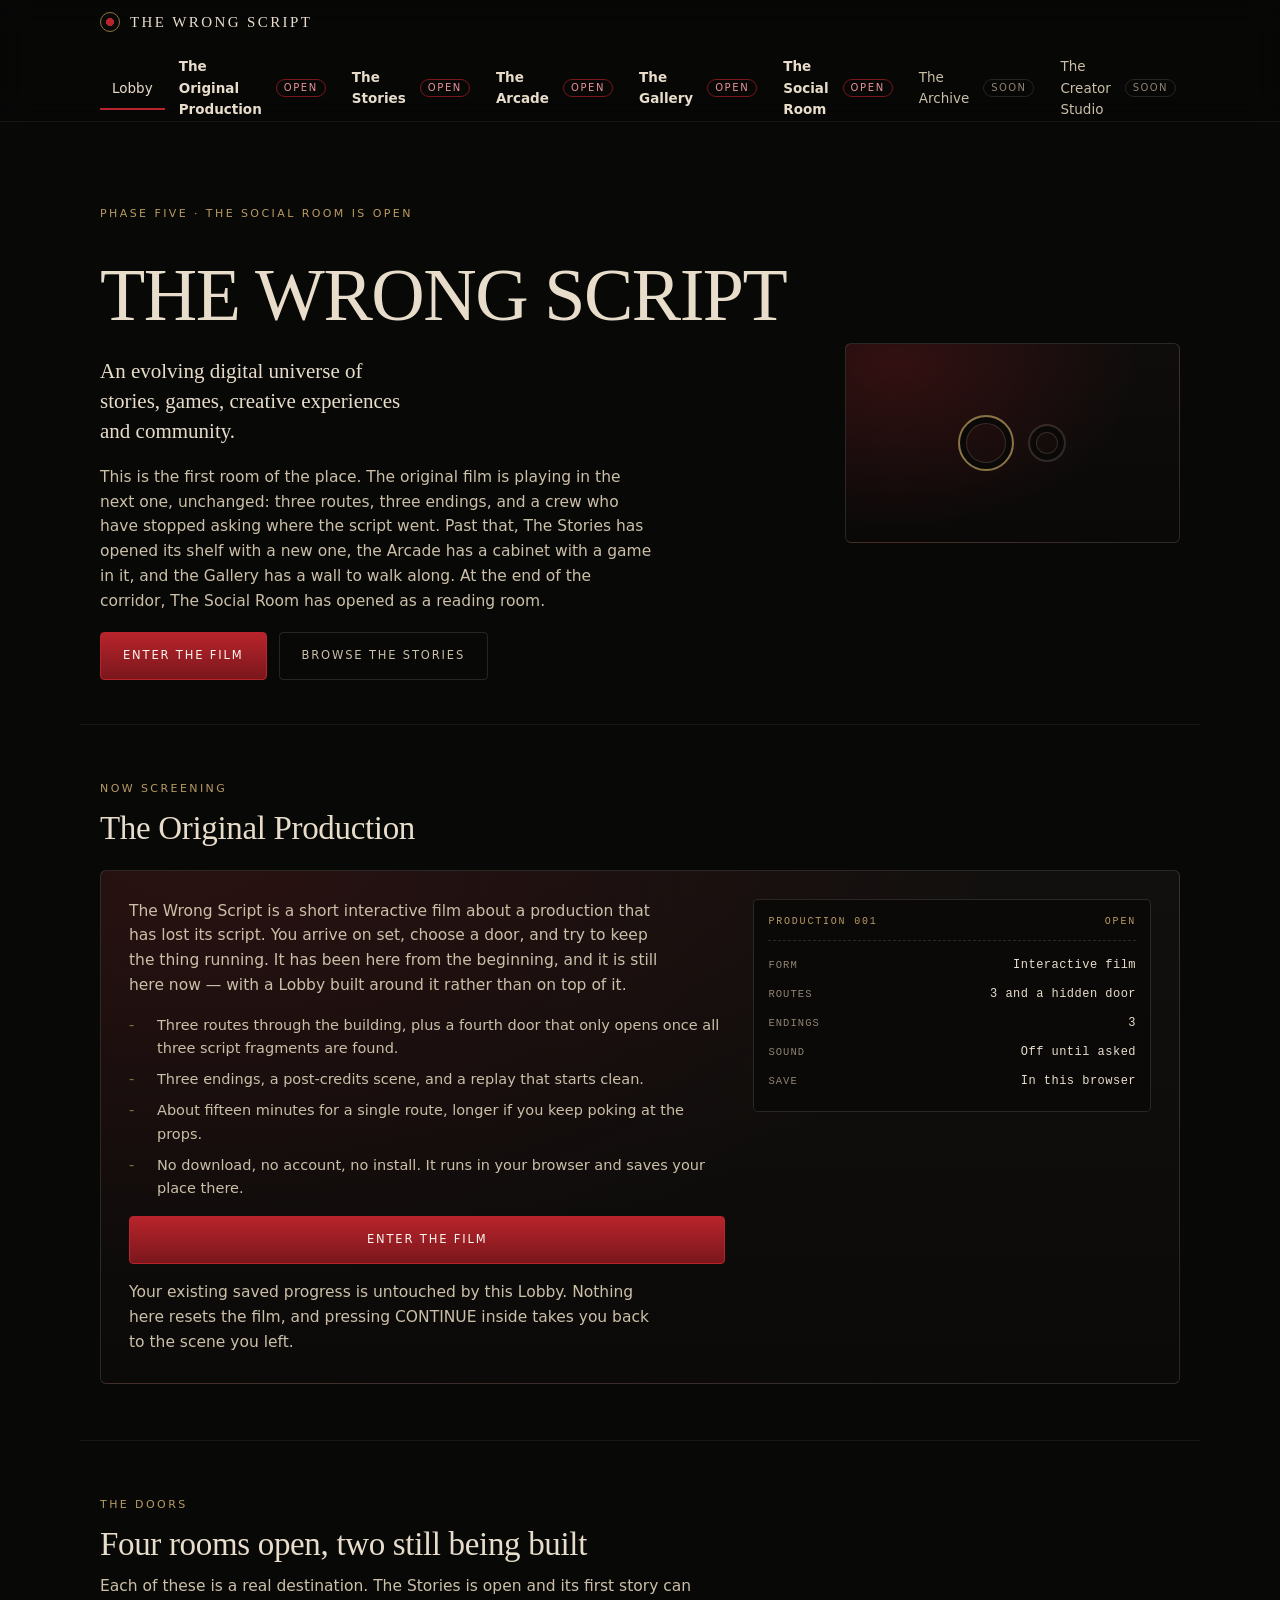
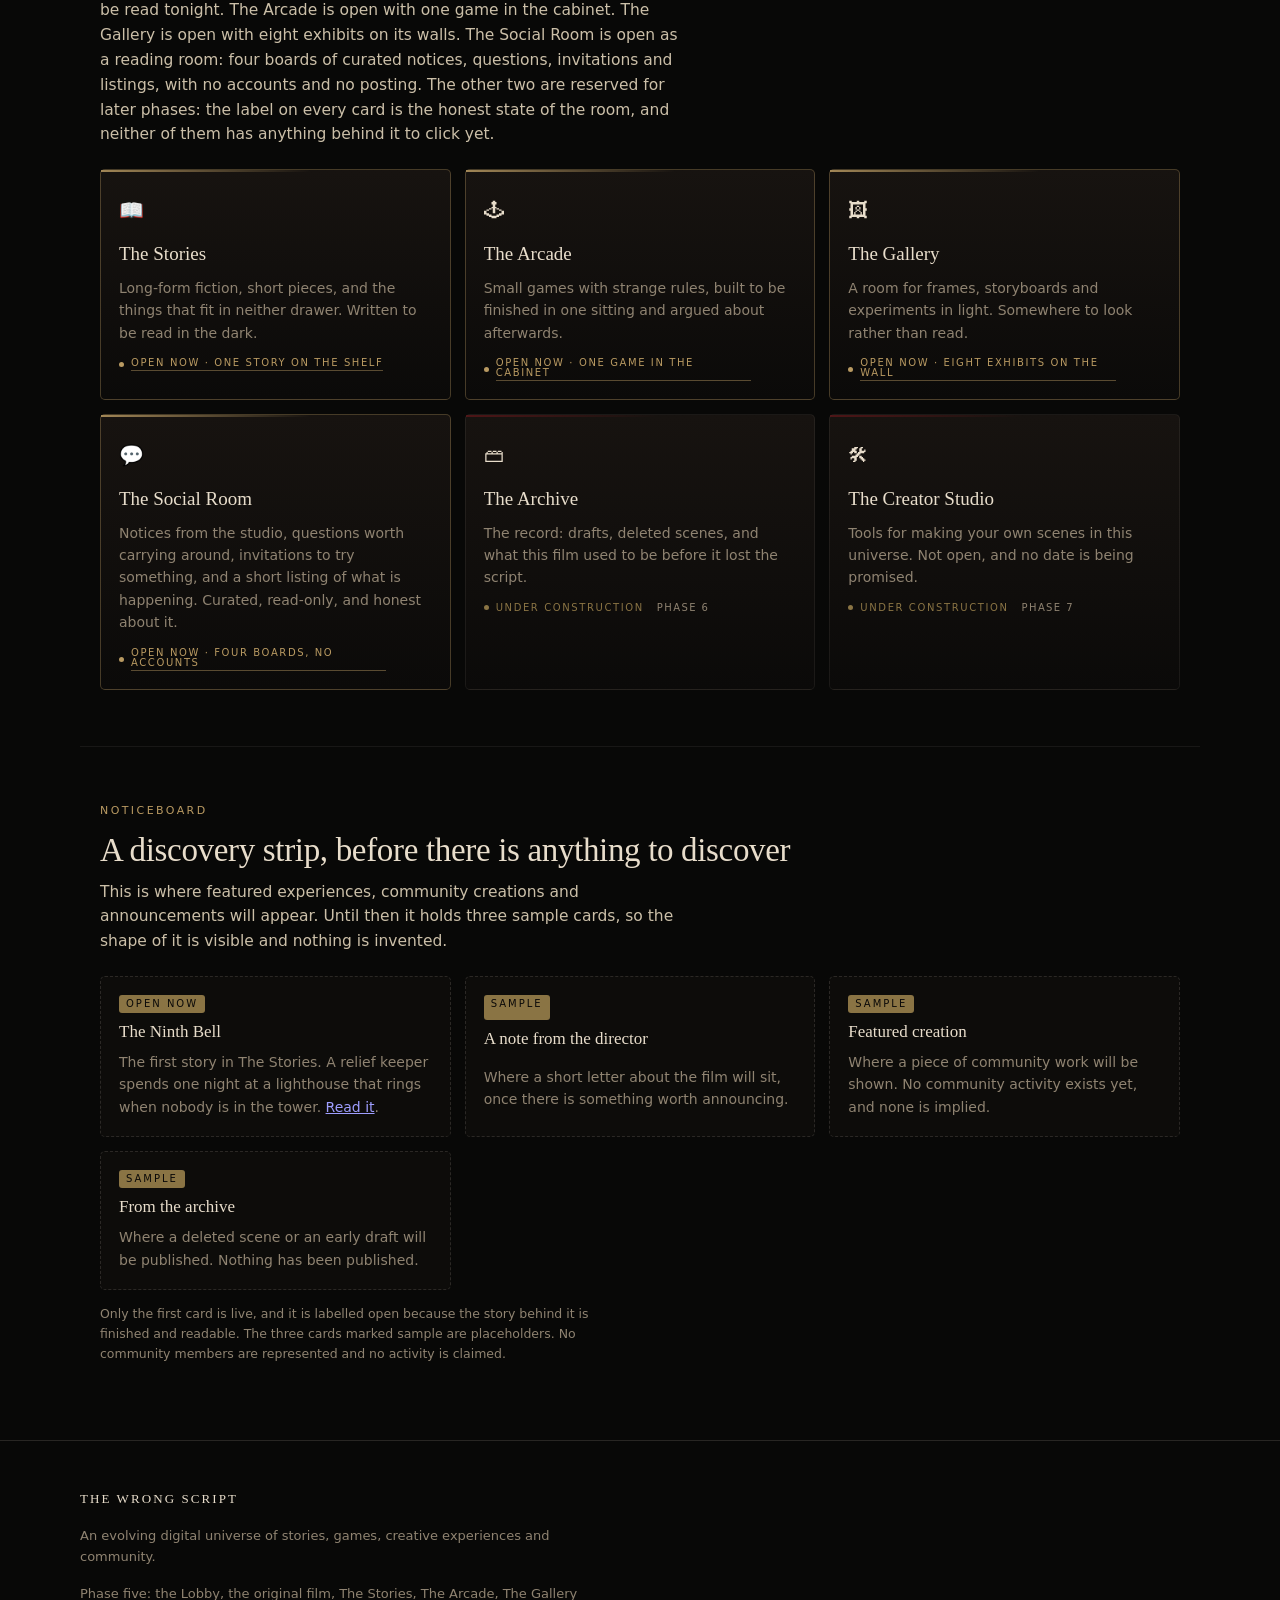
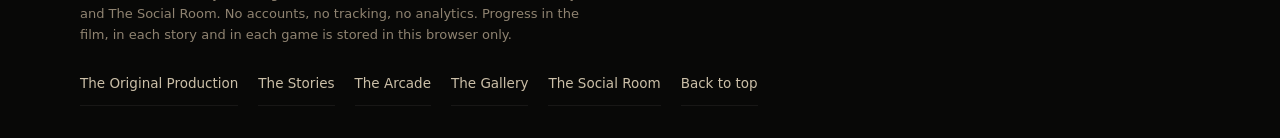
==== index.html @ b7901517 "Edit index.html" ====
<!DOCTYPE html>
<html lang="en">
<head>
<meta charset="utf-8">
<meta name="viewport" content="width=device-width, initial-scale=1, viewport-fit=cover">
<title>The Wrong Script - Lobby</title>
<meta name="description" content="The Wrong Script is an evolving digital universe of stories, games, creative experiences and community. The Lobby is open, and the original interactive film is playing.">
<meta name="theme-color" content="#080807">
<link rel="stylesheet" href="assets/css/lobby.css">
</head>
<body>

<a class="skip" href="#main">Skip to content</a>

<header class="site-header" id="top">
  <div class="bar">
    <a class="brand" href="./">
      <span class="mark" aria-hidden="true"></span>
      <span class="wordmark">The Wrong Script</span>
    </a>

    <button class="nav-toggle" id="nav-toggle" type="button" aria-expanded="false" aria-controls="site-nav">
      <span class="nav-toggle-bars" aria-hidden="true"></span>
      <span>Menu</span>
    </button>

    <nav class="site-nav" id="site-nav" aria-label="Platform">
      <a href="./" aria-current="page">Lobby</a>
      <a href="film/" class="is-live">The Original Production</a>
      <a href="stories/" class="is-live">The Stories</a>
      <a href="arcade/" class="is-live">The Arcade</a>
      <a href="gallery/" class="is-live">The Gallery</a>
      <a href="social-room/" class="is-live">The Social Room</a>
      <a href="#archive">The Archive <span class="soon">Soon</span></a>
      <a href="#creator-studio">The Creator Studio <span class="soon">Soon</span></a>
    </nav>
  </div>
</header>

<main id="main">

  <section class="hero">
    <div class="hero-text">
      <p class="eyebrow">Phase five &middot; the social room is open</p>
      <h1>The Wrong Script</h1>
      <p class="identity">An evolving digital universe of stories, games, creative experiences and community.</p>
      <p class="lede">This is the first room of the place. The original film is playing in the next one, unchanged: three routes, three endings, and a crew who have stopped asking where the script went. Past that, The Stories has opened its shelf with a new one, the Arcade has a cabinet with a game in it, and the Gallery has a wall to walk along. At the end of the corridor, The Social Room has opened as a reading room.</p>
      <div class="hero-actions">
        <a class="btn btn-primary" href="film/">Enter the Film</a>
        <a class="btn btn-ghost" href="stories/">Browse The Stories</a>
      </div>
      <div class="continue-slot" id="continue-slot" aria-live="polite"></div>
      <noscript>
        <p class="note">The Lobby's small extras need JavaScript. The film does not start without it either &mdash; <a href="film/">open the original production</a> once scripts are allowed.</p>
      </noscript>
    </div>
    <div class="reel" aria-hidden="true"></div>
  </section>

  <section class="section" id="experience">
    <p class="eyebrow">Now screening</p>
    <h2>The Original Production</h2>

    <article class="feature">
      <div class="feature-copy">
        <p>The Wrong Script is a short interactive film about a production that has lost its script. You arrive on set, choose a door, and try to keep the thing running. It has been here from the beginning, and it is still here now &mdash; with a Lobby built around it rather than on top of it.</p>

        <ul class="facts">
          <li>Three routes through the building, plus a fourth door that only opens once all three script fragments are found.</li>
          <li>Three endings, a post-credits scene, and a replay that starts clean.</li>
          <li>About fifteen minutes for a single route, longer if you keep poking at the props.</li>
          <li>No download, no account, no install. It runs in your browser and saves your place there.</li>
        </ul>

        <a class="btn btn-primary" href="film/">Enter the Film</a>

        <p class="note">Your existing saved progress is untouched by this Lobby. Nothing here resets the film, and pressing CONTINUE inside takes you back to the scene you left.</p>
      </div>

      <aside class="slate" aria-label="Production card">
        <div class="slate-top">
          <span>Production 001</span>
          <span>Open</span>
        </div>
        <div class="row"><span>Form</span><span>Interactive film</span></div>
        <div class="row"><span>Routes</span><span>3 and a hidden door</span></div>
        <div class="row"><span>Endings</span><span>3</span></div>
        <div class="row"><span>Sound</span><span>Off until asked</span></div>
        <div class="row"><span>Save</span><span>In this browser</span></div>
      </aside>
    </article>
  </section>

  <section class="section" id="doors">
    <p class="eyebrow">The Doors</p>
    <h2>Four rooms open, two still being built</h2>
    <p class="intro">Each of these is a real destination. The Stories is open and its first story can be read tonight. The Arcade is open with one game in the cabinet. The Gallery is open with eight exhibits on its walls. The Social Room is open as a reading room: four boards of curated notices, questions, invitations and listings, with no accounts and no posting. The other two are reserved for later phases: the label on every card is the honest state of the room, and neither of them has anything behind it to click yet.</p>

    <div class="grid">

      <article class="card is-open" id="stories">
        <div class="glyph" aria-hidden="true">&#128214;</div>
        <h3>The Stories</h3>
        <p>Long-form fiction, short pieces, and the things that fit in neither drawer. Written to be read in the dark.</p>
        <p class="stat"><a href="stories/">Open now &middot; one story on the shelf</a></p>
      </article>

      <article class="card is-open" id="arcade">
        <div class="glyph" aria-hidden="true">&#128377;</div>
        <h3>The Arcade</h3>
        <p>Small games with strange rules, built to be finished in one sitting and argued about afterwards.</p>
        <p class="stat"><a href="arcade/">Open now &middot; one game in the cabinet</a></p>
      </article>

      <article class="card is-open" id="gallery">
        <div class="glyph" aria-hidden="true">&#128444;</div>
        <h3>The Gallery</h3>
        <p>A room for frames, storyboards and experiments in light. Somewhere to look rather than read.</p>
        <p class="stat"><a href="gallery/">Open now &middot; eight exhibits on the wall</a></p>
      </article>

      <article class="card is-open" id="social-room">
        <div class="glyph" aria-hidden="true">&#128172;</div>
        <h3>The Social Room</h3>
        <p>Notices from the studio, questions worth carrying around, invitations to try something, and a short listing of what is happening. Curated, read-only, and honest about it.</p>
        <p class="stat"><a href="social-room/">Open now &middot; four boards, no accounts</a></p>
      </article>

      <article class="card" id="archive">
        <div class="glyph" aria-hidden="true">&#128451;</div>
        <h3>The Archive</h3>
        <p>The record: drafts, deleted scenes, and what this film used to be before it lost the script.</p>
        <p class="stat">Under construction<span class="phase">Phase 6</span></p>
      </article>

      <article class="card" id="creator-studio">
        <div class="glyph" aria-hidden="true">&#128736;</div>
        <h3>The Creator Studio</h3>
        <p>Tools for making your own scenes in this universe. Not open, and no date is being promised.</p>
        <p class="stat">Under construction<span class="phase">Phase 7</span></p>
      </article>

    </div>
  </section>

  <section class="section" id="noticeboard">
    <p class="eyebrow">Noticeboard</p>
    <h2>A discovery strip, before there is anything to discover</h2>
    <p class="intro">This is where featured experiences, community creations and announcements will appear. Until then it holds three sample cards, so the shape of it is visible and nothing is invented.</p>

    <div class="board">
      <article class="sample">
        <span class="tag">Open now</span>
        <h3>The Ninth Bell</h3>
        <p>The first story in The Stories. A relief keeper spends one night at a lighthouse that rings when nobody is in the tower. <a href="stories/the-ninth-bell/">Read it</a>.</p>
      </article>
      <article class="sample">
        <span class="tag">Sample</span>
        <h3>A note from the director</h3>
        <p>Where a short letter about the film will sit, once there is something worth announcing.</p>
      </article>
      <article class="sample">
        <span class="tag">Sample</span>
        <h3>Featured creation</h3>
        <p>Where a piece of community work will be shown. No community activity exists yet, and none is implied.</p>
      </article>
      <article class="sample">
        <span class="tag">Sample</span>
        <h3>From the archive</h3>
        <p>Where a deleted scene or an early draft will be published. Nothing has been published.</p>
      </article>
    </div>

    <p class="board-note">Only the first card is live, and it is labelled open because the story behind it is finished and readable. The three cards marked sample are placeholders. No community members are represented and no activity is claimed.</p>
  </section>

</main>

<footer class="site-footer">
  <div class="footer-inner">
    <span class="wordmark">The Wrong Script</span>
    <p>An evolving digital universe of stories, games, creative experiences and community.</p>
    <p>Phase five: the Lobby, the original film, The Stories, The Arcade, The Gallery and The Social Room. No accounts, no tracking, no analytics. Progress in the film, in each story and in each game is stored in this browser only.</p>
    <div class="footer-links">
      <a href="film/">The Original Production</a>
      <a href="stories/">The Stories</a>
      <a href="arcade/">The Arcade</a>
      <a href="gallery/">The Gallery</a>
      <a href="social-room/">The Social Room</a>
      <a href="#top">Back to top</a>
    </div>
  </div>
</footer>

<script src="assets/js/lobby.js" defer></script>
</body>
</html>
---- assets/css/lobby.css ----
/* =====================================================================
   THE WRONG SCRIPT - Lobby shell (Phase 1)
   ---------------------------------------------------------------------
   Palette is inherited from the original film so the two feel like one
   place: --bg #080808, --red #7A171C, --cr #E8DDCB, --gold #B99A62.

   No external fonts, images, scripts or tracking. Mobile-first.
   Each reserved destination is described by data-status so a later
   phase can promote one by changing that attribute and adding an href.
   ===================================================================== */

:root{
  color-scheme:dark;
  --ink:#080807;
  --panel:#12100e;
  --panel-2:#171310;
  --parch:#e8ddcb;
  --parch-soft:#cbbfa8;
  --muted:#8f8371;
  --red:#7a171c;
  --red-lit:#b8242b;
  --gold:#b99a62;
  --gold-dim:#8a7444;
  --rule:rgba(232,221,203,.14);
  --rule-soft:rgba(232,221,203,.07);
  --shell:1120px;
  --pad:20px;
  box-sizing:border-box;
  padding-top:env(safe-area-inset-top,0px);
  padding-bottom:env(safe-area-inset-bottom,0px);
}

*,*::before,*::after{box-sizing:inherit}

html{
  height:100%;
  scroll-behavior:smooth;
  scroll-padding-top:calc(64px + env(safe-area-inset-top,0px));
}

body{
  margin:0;
  min-height:100%;
  background:var(--ink);
  color:var(--parch);
  font:16px/1.6 system-ui,-apple-system,"Segoe UI",Roboto,sans-serif;
  overflow-x:hidden;
  -webkit-font-smoothing:antialiased;
}

/* ---------- type ---------- */

h1,h2,h3{
  margin:0;
  font-family:"Iowan Old Style",Palatino,"Palatino Linotype",Georgia,serif;
  font-weight:400;
  line-height:1.14;
}
h1{font-size:clamp(38px,10.5vw,74px);letter-spacing:-.02em;text-transform:uppercase}
h2{font-size:clamp(23px,5.4vw,33px);letter-spacing:-.01em}
h3{font-size:18px;line-height:1.3}
p{margin:0}

.eyebrow{
  margin:0 0 14px;
  font:11px/1.4 system-ui,sans-serif;
  letter-spacing:.22em;
  text-transform:uppercase;
  color:var(--gold);
}

/* ---------- shell ---------- */

.skip{
  position:absolute;
  left:16px;
  top:-70px;
  z-index:100;
  padding:12px 18px;
  background:var(--red);
  color:var(--parch);
  text-decoration:none;
  border-radius:4px;
  transition:top .18s ease;
}
.skip:focus-visible{top:calc(10px + env(safe-area-inset-top,0px))}

.site-header{
  position:sticky;
  top:0;
  z-index:60;
  background:rgba(8,8,7,.74);
  backdrop-filter:blur(14px) saturate(120%);
  border-bottom:1px solid var(--rule-soft);
}
.site-header.is-scrolled{border-bottom-color:var(--rule)}

.bar{
  max-width:var(--shell);
  margin:0 auto;
  padding:0 var(--pad);
  min-height:64px;
  display:flex;
  flex-wrap:wrap;
  align-items:center;
  justify-content:space-between;
  gap:12px;
}

.brand{
  display:flex;
  align-items:center;
  gap:10px;
  min-height:44px;
  color:var(--parch);
  text-decoration:none;
}
.mark{
  width:20px;
  height:20px;
  flex:0 0 auto;
  border-radius:50%;
  border:1px solid var(--gold-dim);
  background:radial-gradient(circle at 50% 50%,var(--red-lit) 0 4px,#0a0908 4px 100%);
}
.wordmark{
  font-family:"Iowan Old Style",Palatino,Georgia,serif;
  font-size:15px;
  letter-spacing:.16em;
  text-transform:uppercase;
  white-space:nowrap;
}

/* ---------- navigation ---------- */

.nav-toggle{
  margin-left:auto;
  display:inline-flex;
  align-items:center;
  gap:9px;
  min-height:44px;
  min-width:44px;
  padding:0 12px;
  background:transparent;
  border:1px solid var(--rule);
  border-radius:4px;
  color:var(--parch);
  font:11px/1 system-ui,sans-serif;
  letter-spacing:.16em;
  text-transform:uppercase;
  cursor:pointer;
}
.nav-toggle-bars{
  display:block;
  width:16px;
  height:2px;
  background:currentColor;
  box-shadow:0 -5px 0 currentColor,0 5px 0 currentColor;
}

.site-nav{
  display:none;
  width:100%;
  padding:6px 0 12px;
}
.site-nav.is-open{display:block}

.site-nav a{
  display:flex;
  align-items:center;
  gap:8px;
  min-height:48px;
  padding:0 4px;
  color:var(--parch-soft);
  text-decoration:none;
  font-size:15px;
  border-bottom:1px solid var(--rule-soft);
}
.site-nav a:last-child{border-bottom:0}
.site-nav a:focus-visible{outline:2px solid var(--gold);outline-offset:2px;border-radius:3px}
.site-nav a[aria-current="page"]{
  color:var(--parch);
  border-left:2px solid var(--red-lit);
  padding-left:10px;
}
.site-nav a.is-live{color:var(--parch);font-weight:600}
.site-nav a.is-live:after{
  content:"open";
  margin-left:auto;
  font:10px/1 system-ui,sans-serif;
  letter-spacing:.16em;
  text-transform:uppercase;
  color:#e8919a;
  border:1px solid var(--red);
  border-radius:999px;
  padding:3px 7px;
}
.site-nav a .soon{
  margin-left:auto;
  font:10px/1 system-ui,sans-serif;
  letter-spacing:.14em;
  text-transform:uppercase;
  color:var(--muted);
  border:1px solid var(--rule);
  border-radius:999px;
  padding:3px 7px;
}

@media (min-width:860px){
  .nav-toggle{display:none}
  .site-nav{
    display:flex;
    width:auto;
    margin-left:auto;
    padding:0;
    gap:2px;
    align-items:center;
  }
  .site-nav a{
    min-height:44px;
    border-bottom:0;
    border-left:0;
    padding:0 12px;
    font-size:13.5px;
  }
  .site-nav a[aria-current="page"]{
    border-left:0;
    padding-left:12px;
    box-shadow:inset 0 -2px 0 var(--red-lit);
  }
  .site-nav a.is-live:after,
  .site-nav a .soon{margin-left:6px}
}

/* ---------- buttons ---------- */

.btn{
  display:inline-flex;
  align-items:center;
  justify-content:center;
  gap:10px;
  min-height:48px;
  padding:0 22px;
  border-radius:4px;
  font:11.5px/1 system-ui,sans-serif;
  letter-spacing:.16em;
  text-transform:uppercase;
  text-decoration:none;
  cursor:pointer;
}
.btn:focus-visible{outline:2px solid var(--gold);outline-offset:3px}

.btn-primary{
  background:linear-gradient(180deg,var(--red-lit),var(--red));
  color:#fdf6f0;
  border:1px solid var(--red-lit);
}
.btn-primary:hover{background:linear-gradient(180deg,#c62b33,var(--red))}

.btn-ghost{
  background:transparent;
  color:var(--parch-soft);
  border:1px solid var(--rule);
}
.btn-ghost:hover{color:var(--parch);border-color:var(--gold-dim)}

/* ---------- hero ---------- */

.hero{
  max-width:var(--shell);
  margin:0 auto;
  padding:clamp(34px,8vw,84px) var(--pad) clamp(26px,5vw,44px);
  display:grid;
  gap:26px;
}
.hero-text{display:grid;gap:18px;align-content:start}
.hero .identity{
  font-family:"Iowan Old Style",Palatino,Georgia,serif;
  font-size:clamp(17px,3.6vw,21px);
  line-height:1.45;
  color:var(--parch);
  max-width:30ch;
}
.hero .lede{color:var(--parch-soft);max-width:56ch;font-size:15.5px}
.hero-actions{display:flex;flex-wrap:wrap;gap:12px}

.reel{
  position:relative;
  min-height:116px;
  border-radius:6px;
  border:1px solid var(--rule);
  background:
    radial-gradient(120% 140% at 15% 10%,rgba(122,23,28,.34),transparent 60%),
    linear-gradient(180deg,#0f0d0c,#0a0908);
  overflow:hidden;
  display:flex;
  align-items:center;
  justify-content:center;
  gap:14px;
}
.reel:before,.reel:after{
  content:"";
  width:56px;
  height:56px;
  border-radius:50%;
  border:2px solid var(--gold-dim);
  box-shadow:inset 0 0 0 6px #0a0908,inset 0 0 0 7px var(--rule);
}
.reel:after{width:38px;height:38px;border-color:var(--rule)}

/* ---------- saved film strip ---------- */

.continue-slot:empty{display:none}
.continue-card{
  display:flex;
  flex-wrap:wrap;
  align-items:center;
  gap:14px;
  padding:14px 16px;
  border:1px solid var(--rule);
  border-left:2px solid var(--gold-dim);
  border-radius:4px;
  background:var(--panel);
}
.continue-card .lab{
  display:block;
  margin-bottom:4px;
  font:10px/1 system-ui,sans-serif;
  letter-spacing:.18em;
  text-transform:uppercase;
  color:var(--gold);
}
.continue-card .val{
  font-family:"Iowan Old Style",Palatino,Georgia,serif;
  font-size:17px;
}
.continue-card a{margin-left:auto}

/* ---------- sections ---------- */

.section{
  max-width:var(--shell);
  margin:0 auto;
  padding:clamp(30px,6vw,56px) var(--pad);
  border-top:1px solid var(--rule-soft);
}
.section > .intro{color:var(--parch-soft);max-width:60ch;margin-top:10px;font-size:15.5px}

/* ---------- featured production ---------- */

.feature{
  margin-top:22px;
  display:grid;
  gap:20px;
  padding:clamp(18px,4vw,28px);
  border:1px solid var(--rule);
  border-radius:6px;
  background:
    radial-gradient(120% 130% at 8% 0%,rgba(122,23,28,.22),transparent 62%),
    linear-gradient(180deg,var(--panel),#0b0a09);
}
.feature-copy{display:grid;gap:16px;align-content:start}
.feature-copy p{color:var(--parch-soft);font-size:15.5px;max-width:54ch}
.facts{list-style:none;margin:0;padding:0;display:grid;gap:8px}
.facts li{
  display:grid;
  grid-template-columns:18px 1fr;
  gap:10px;
  align-items:start;
  font-size:14.5px;
  color:var(--parch-soft);
}
.facts li:before{content:"-";color:var(--gold-dim)}
.note{font-size:12.5px;color:var(--muted);max-width:52ch}

.slate{
  align-self:start;
  border:1px solid var(--rule);
  border-radius:5px;
  background:#0a0908;
  padding:14px;
  font-family:ui-monospace,"SFMono-Regular",Menlo,monospace;
  font-size:12px;
  letter-spacing:.04em;
}
.slate-top{
  display:flex;
  justify-content:space-between;
  align-items:center;
  padding-bottom:10px;
  margin-bottom:10px;
  border-bottom:1px dashed var(--rule);
  color:var(--gold);
  font-size:10px;
  letter-spacing:.18em;
  text-transform:uppercase;
}
.slate .row{display:flex;gap:12px;padding:5px 0;color:var(--parch-soft)}
.slate .row span:first-child{
  min-width:72px;
  color:var(--muted);
  font-size:10.5px;
  letter-spacing:.1em;
  text-transform:uppercase;
  padding-top:1px;
}
.slate .row span:last-child{margin-left:auto;text-align:right;color:var(--parch)}

/* ---------- destination grid ---------- */

.grid{
  margin-top:22px;
  display:grid;
  gap:14px;
  grid-template-columns:1fr;
}

.card{
  position:relative;
  display:grid;
  gap:10px;
  align-content:start;
  padding:18px;
  border:1px solid var(--rule-soft);
  border-radius:5px;
  background:linear-gradient(180deg,var(--panel-2),#0b0a09);
}
.card:before{
  content:"";
  position:absolute;
  left:0;
  top:0;
  width:100%;
  height:2px;
  background:linear-gradient(90deg,var(--red),transparent 55%);
  opacity:.55;
}
.card .glyph{
  display:flex;
  align-items:center;
  height:44px;
  font-size:20px;
  line-height:1;
}
.card h3{font-family:"Iowan Old Style",Palatino,Georgia,serif;font-size:19px}
.card p{color:var(--muted);font-size:14px;max-width:42ch}
/* A destination that has actually opened. Deliberately restrained: a gold
   rule and a real link, so a live room reads as reachable without making the
   five unfinished rooms look disabled. */
.card.is-open{border-color:rgba(185,154,98,.34)}
.card.is-open:before{background:linear-gradient(90deg,var(--gold),transparent 60%);opacity:.85}
.card.is-open .stat{color:var(--gold)}
.card.is-open .stat a{
  color:inherit;
  text-decoration:none;
  border-bottom:1px solid rgba(185,154,98,.45);
  padding-bottom:2px;
}
.card.is-open .stat a:hover{border-bottom-color:var(--gold)}

.card .stat{
  margin-top:4px;
  display:inline-flex;
  align-items:center;
  gap:7px;
  font:10px/1 system-ui,sans-serif;
  letter-spacing:.16em;
  text-transform:uppercase;
  color:var(--gold-dim);
}
.card .stat:before{
  content:"";
  width:5px;
  height:5px;
  flex:0 0 auto;
  border-radius:50%;
  background:currentColor;
}
.card .phase{
  margin-left:6px;
  font-size:10px;
  letter-spacing:.14em;
  text-transform:uppercase;
  color:var(--muted);
}

@media (min-width:620px){
  .grid{grid-template-columns:repeat(2,1fr)}
}
@media (min-width:940px){
  .grid{grid-template-columns:repeat(3,1fr)}
  .feature{grid-template-columns:1.35fr .9fr;gap:28px}
  .hero{grid-template-columns:1.5fr .7fr;align-items:center}
  .reel{min-height:200px}
}

/* ---------- noticeboard ---------- */

.board{
  margin-top:22px;
  display:grid;
  gap:14px;
  grid-template-columns:1fr;
}
.sample{
  display:grid;
  gap:8px;
  padding:18px;
  border:1px dashed var(--rule);
  border-radius:5px;
  background:rgba(18,16,14,.6);
}
.sample .tag{
  justify-self:start;
  font:10px/1 system-ui,sans-serif;
  letter-spacing:.2em;
  text-transform:uppercase;
  color:#0a0908;
  background:var(--gold-dim);
  padding:4px 7px;
  border-radius:3px;
}
.sample h3{font-size:17px}
.sample p{color:var(--muted);font-size:14px}
.board-note{margin-top:14px;font-size:12.5px;color:var(--muted);max-width:66ch}

@media (min-width:620px){
  .board{grid-template-columns:repeat(2,1fr)}
}
@media (min-width:940px){
  .board{grid-template-columns:repeat(3,1fr)}
}

/* ---------- footer ---------- */

.site-footer{
  margin-top:20px;
  border-top:1px solid var(--rule);
  padding:clamp(28px,5vw,48px) var(--pad) calc(32px + env(safe-area-inset-bottom,0px));
}
.footer-inner{
  max-width:var(--shell);
  margin:0 auto;
  display:grid;
  gap:16px;
}
.footer-inner .wordmark{font-size:13px}
.footer-inner p{color:var(--muted);font-size:13px;max-width:62ch}
.footer-links{display:flex;flex-wrap:wrap;gap:8px 20px}
.footer-links a{
  display:inline-flex;
  align-items:center;
  min-height:44px;
  color:var(--parch-soft);
  text-decoration:none;
  font-size:13.5px;
  border-bottom:1px solid var(--rule-soft);
}
.footer-links a:hover{color:var(--parch);border-bottom-color:var(--gold-dim)}
.footer-links a:focus-visible{outline:2px solid var(--gold);outline-offset:2px}

/* ---------- motion ---------- */

@keyframes rise{
  from{opacity:0;transform:translateY(12px)}
  to{opacity:1;transform:translateY(0)}
}

.hero .eyebrow,
.hero h1,
.hero .identity,
.hero .lede,
.hero-actions{animation:rise .6s ease both}
.hero h1{animation-delay:.06s}
.hero .identity{animation-delay:.12s}
.hero .lede{animation-delay:.18s}
.hero-actions{animation-delay:.24s}

@media (prefers-reduced-motion:reduce){
  html{scroll-behavior:auto}
  .hero .eyebrow,
  .hero h1,
  .hero .identity,
  .hero .lede,
  .hero-actions{animation:none}
  .skip{transition:none}
}
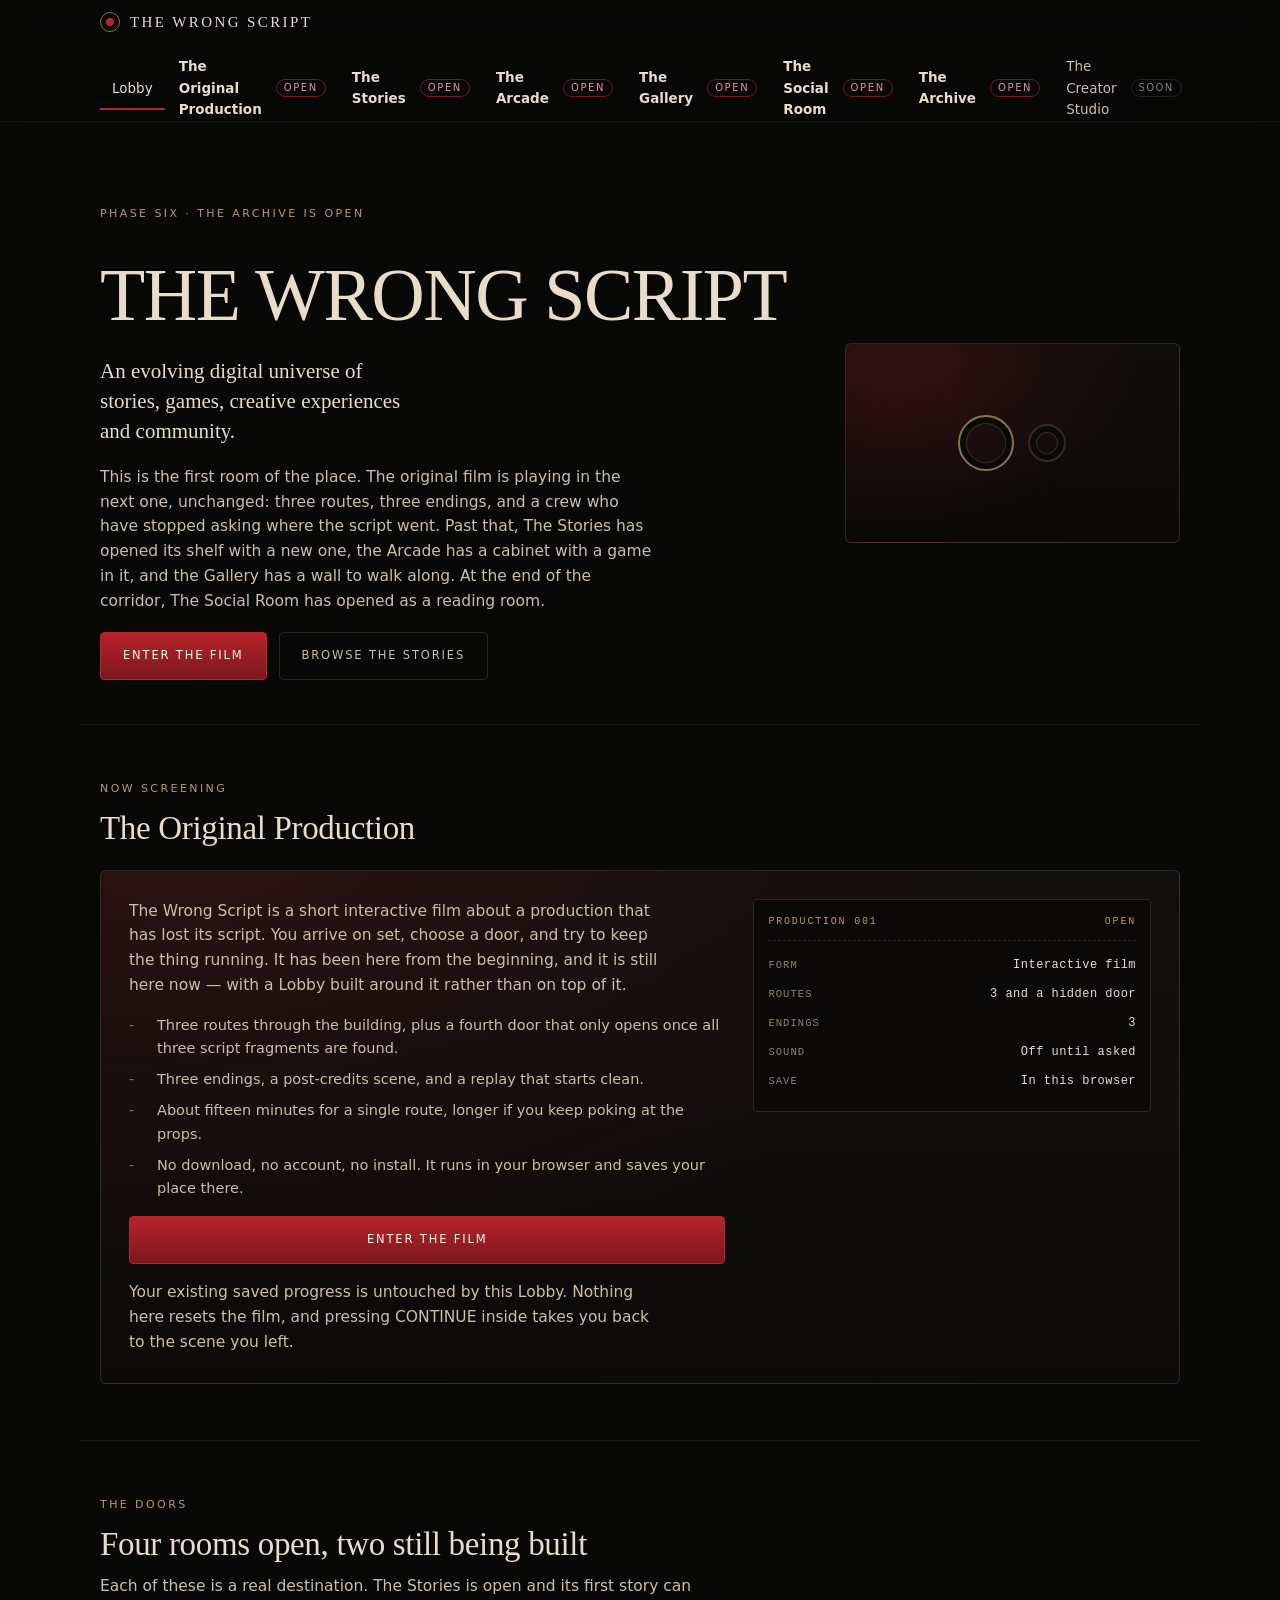
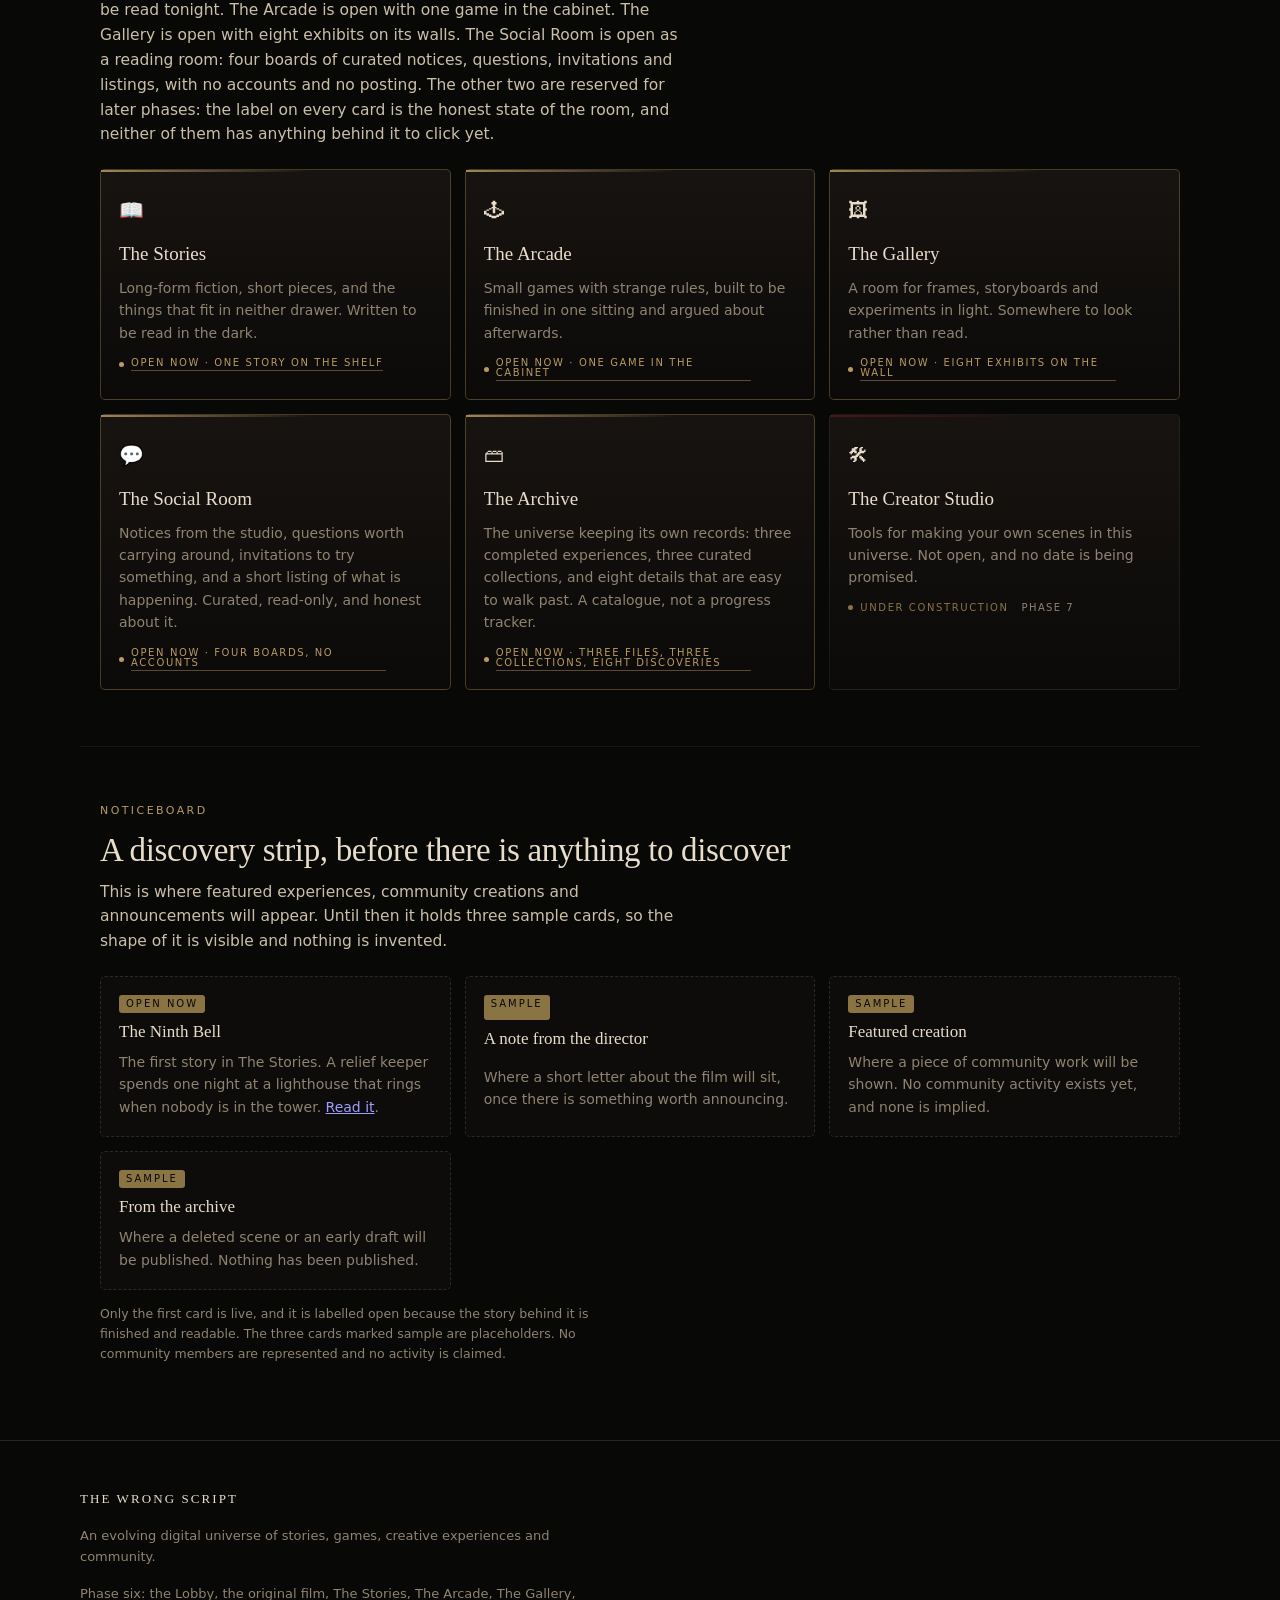
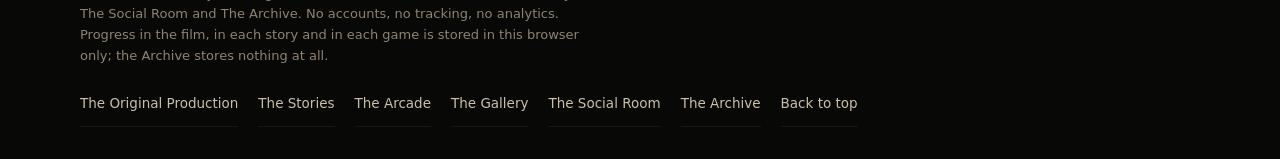
==== commit c2c8010a: "AppJet agent update (7 files) - Edit index.html - Edit stories/index.html - Edit stories/the-ninth-b" ====
--- a/index.html
+++ b/index.html
@@ -31,7 +31,7 @@
       <a href="arcade/" class="is-live">The Arcade</a>
       <a href="gallery/" class="is-live">The Gallery</a>
       <a href="social-room/" class="is-live">The Social Room</a>
-      <a href="#archive">The Archive <span class="soon">Soon</span></a>
+      <a href="archive/" class="is-live">The Archive</a>
       <a href="#creator-studio">The Creator Studio <span class="soon">Soon</span></a>
     </nav>
   </div>
@@ -41,7 +41,7 @@
 
   <section class="hero">
     <div class="hero-text">
-      <p class="eyebrow">Phase five &middot; the social room is open</p>
+      <p class="eyebrow">Phase six &middot; the archive is open</p>
       <h1>The Wrong Script</h1>
       <p class="identity">An evolving digital universe of stories, games, creative experiences and community.</p>
       <p class="lede">This is the first room of the place. The original film is playing in the next one, unchanged: three routes, three endings, and a crew who have stopped asking where the script went. Past that, The Stories has opened its shelf with a new one, the Arcade has a cabinet with a game in it, and the Gallery has a wall to walk along. At the end of the corridor, The Social Room has opened as a reading room.</p>
@@ -126,11 +126,11 @@
         <p class="stat"><a href="social-room/">Open now &middot; four boards, no accounts</a></p>
       </article>
 
-      <article class="card" id="archive">
+      <article class="card is-open" id="archive">
         <div class="glyph" aria-hidden="true">&#128451;</div>
         <h3>The Archive</h3>
-        <p>The record: drafts, deleted scenes, and what this film used to be before it lost the script.</p>
-        <p class="stat">Under construction<span class="phase">Phase 6</span></p>
+        <p>The universe keeping its own records: three completed experiences, three curated collections, and eight details that are easy to walk past. A catalogue, not a progress tracker.</p>
+        <p class="stat"><a href="archive/">Open now &middot; three files, three collections, eight discoveries</a></p>
       </article>
 
       <article class="card" id="creator-studio">
@@ -180,13 +180,14 @@
   <div class="footer-inner">
     <span class="wordmark">The Wrong Script</span>
     <p>An evolving digital universe of stories, games, creative experiences and community.</p>
-    <p>Phase five: the Lobby, the original film, The Stories, The Arcade, The Gallery and The Social Room. No accounts, no tracking, no analytics. Progress in the film, in each story and in each game is stored in this browser only.</p>
+    <p>Phase six: the Lobby, the original film, The Stories, The Arcade, The Gallery, The Social Room and The Archive. No accounts, no tracking, no analytics. Progress in the film, in each story and in each game is stored in this browser only; the Archive stores nothing at all.</p>
     <div class="footer-links">
       <a href="film/">The Original Production</a>
       <a href="stories/">The Stories</a>
       <a href="arcade/">The Arcade</a>
       <a href="gallery/">The Gallery</a>
       <a href="social-room/">The Social Room</a>
+      <a href="archive/">The Archive</a>
       <a href="#top">Back to top</a>
     </div>
   </div>
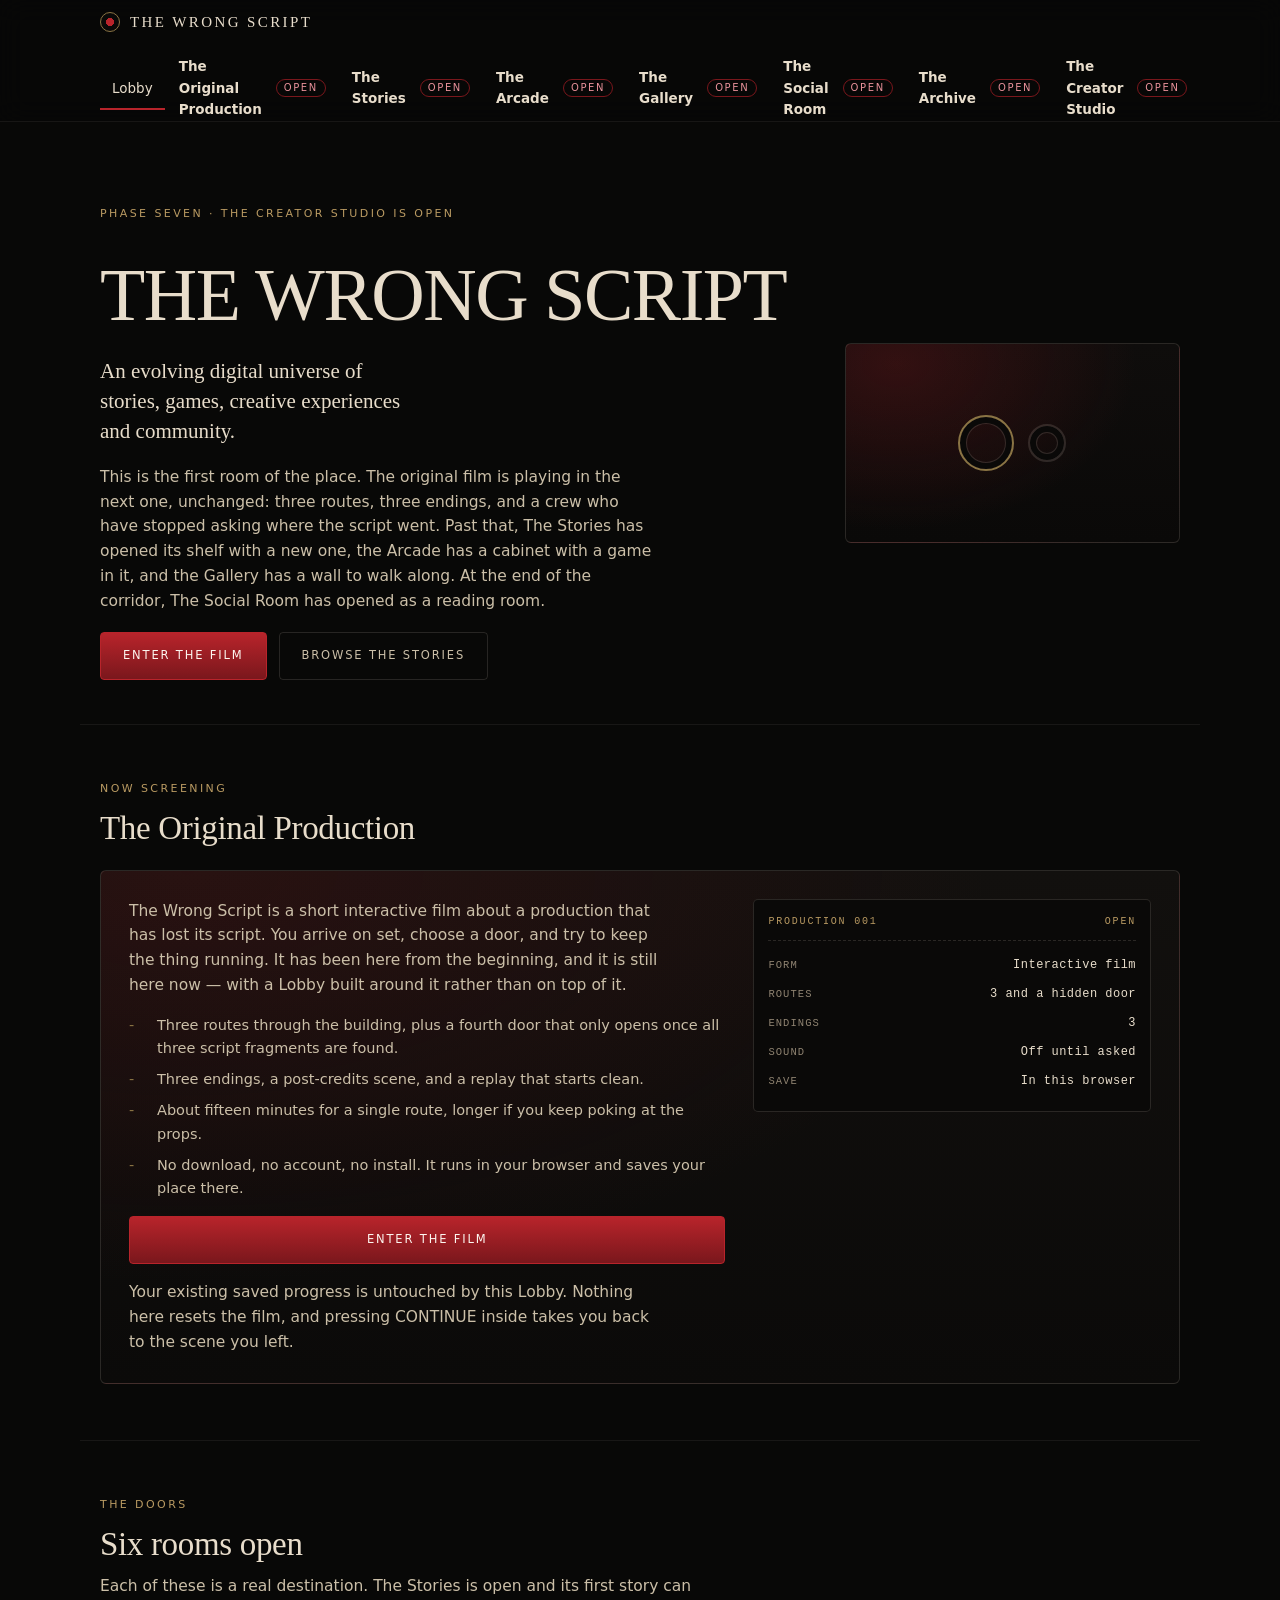
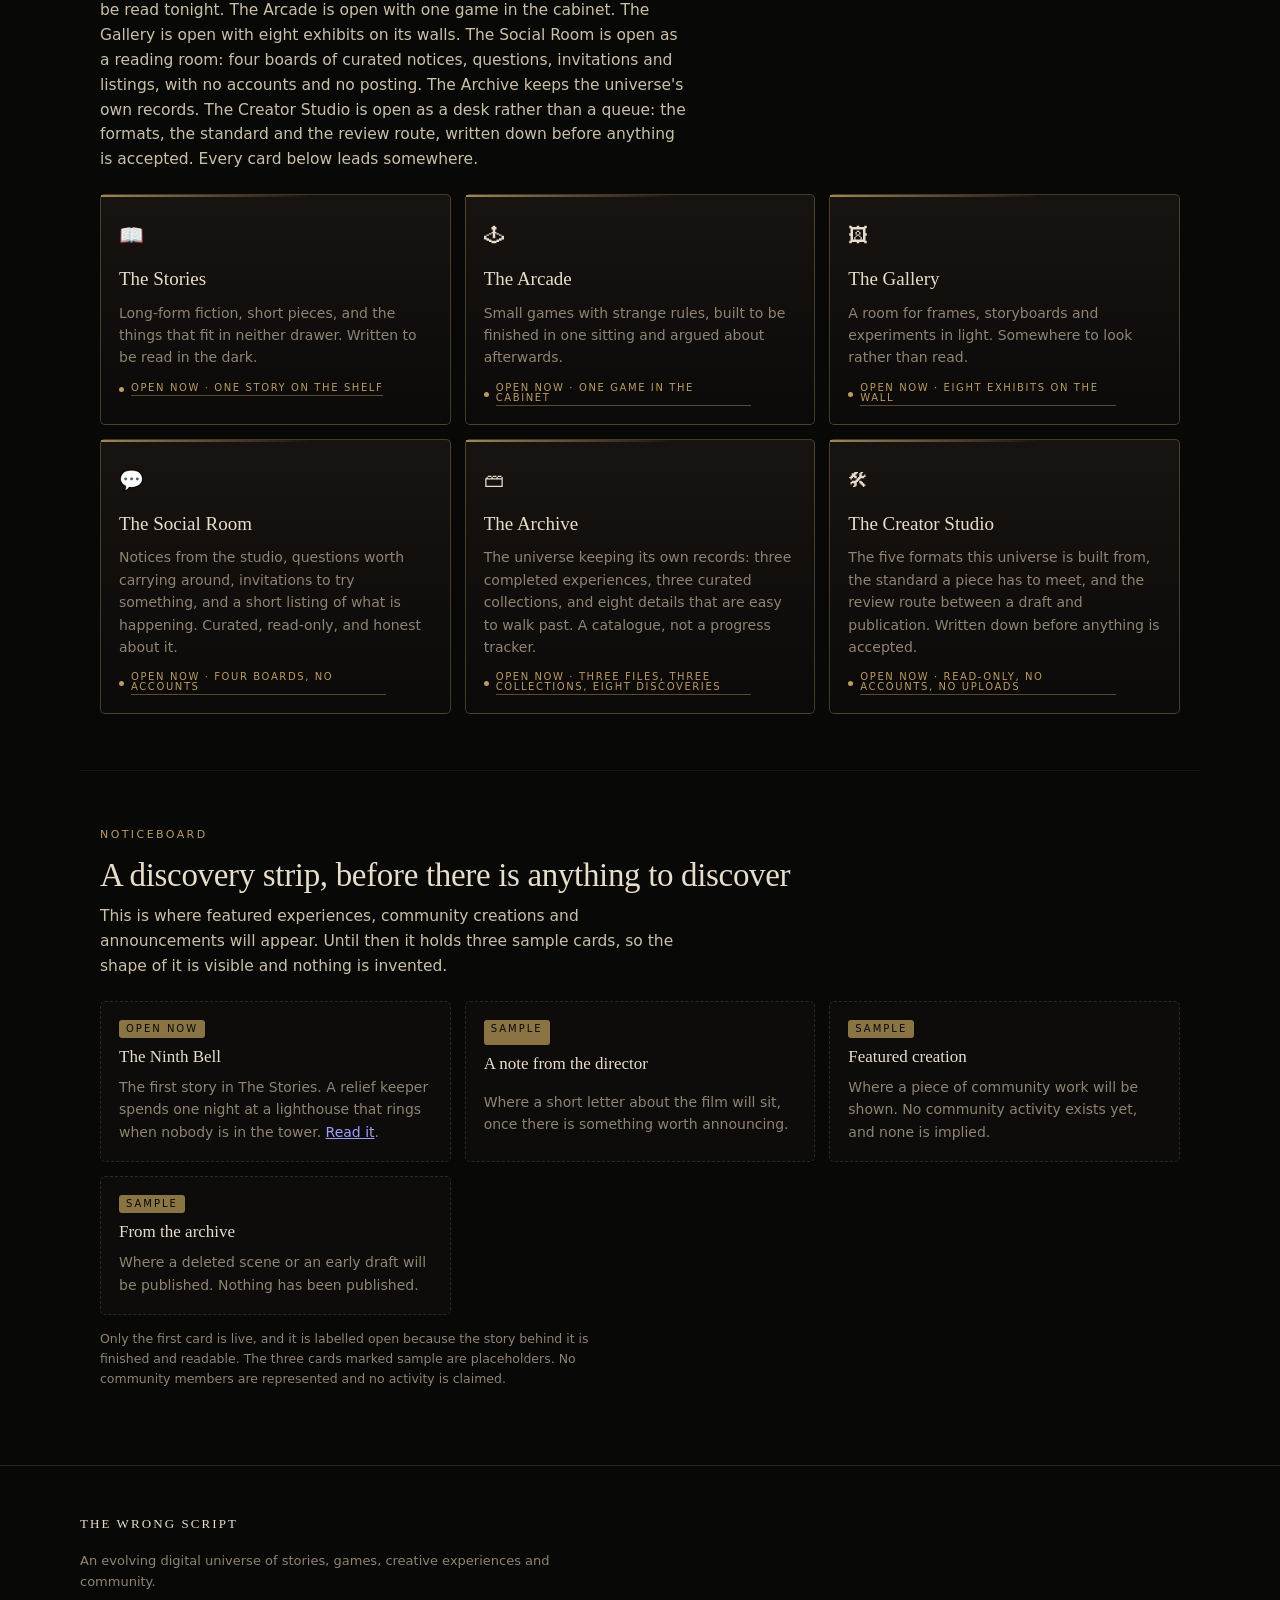
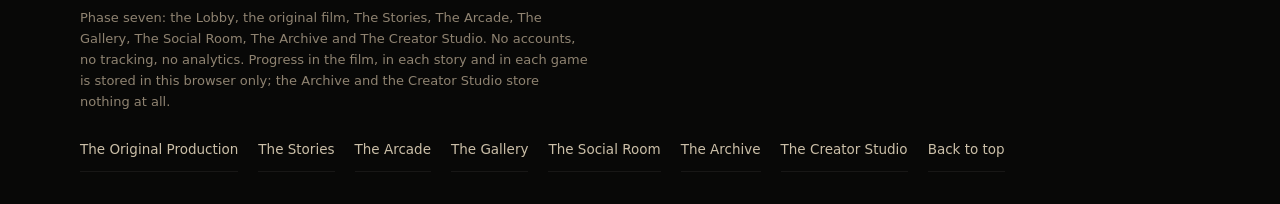
==== commit 88d9e2cc: "AppJet agent update (8 files) - Edit index.html - Edit stories/index.html - Edit stories/the-ninth-b" ====
--- a/index.html
+++ b/index.html
@@ -32,7 +32,7 @@
       <a href="gallery/" class="is-live">The Gallery</a>
       <a href="social-room/" class="is-live">The Social Room</a>
       <a href="archive/" class="is-live">The Archive</a>
-      <a href="#creator-studio">The Creator Studio <span class="soon">Soon</span></a>
+      <a href="creator-studio/" class="is-live">The Creator Studio</a>
     </nav>
   </div>
 </header>
@@ -41,7 +41,7 @@
 
   <section class="hero">
     <div class="hero-text">
-      <p class="eyebrow">Phase six &middot; the archive is open</p>
+      <p class="eyebrow">Phase seven &middot; the creator studio is open</p>
       <h1>The Wrong Script</h1>
       <p class="identity">An evolving digital universe of stories, games, creative experiences and community.</p>
       <p class="lede">This is the first room of the place. The original film is playing in the next one, unchanged: three routes, three endings, and a crew who have stopped asking where the script went. Past that, The Stories has opened its shelf with a new one, the Arcade has a cabinet with a game in it, and the Gallery has a wall to walk along. At the end of the corridor, The Social Room has opened as a reading room.</p>
@@ -93,8 +93,8 @@
 
   <section class="section" id="doors">
     <p class="eyebrow">The Doors</p>
-    <h2>Four rooms open, two still being built</h2>
-    <p class="intro">Each of these is a real destination. The Stories is open and its first story can be read tonight. The Arcade is open with one game in the cabinet. The Gallery is open with eight exhibits on its walls. The Social Room is open as a reading room: four boards of curated notices, questions, invitations and listings, with no accounts and no posting. The other two are reserved for later phases: the label on every card is the honest state of the room, and neither of them has anything behind it to click yet.</p>
+    <h2>Six rooms open</h2>
+    <p class="intro">Each of these is a real destination. The Stories is open and its first story can be read tonight. The Arcade is open with one game in the cabinet. The Gallery is open with eight exhibits on its walls. The Social Room is open as a reading room: four boards of curated notices, questions, invitations and listings, with no accounts and no posting. The Archive keeps the universe's own records. The Creator Studio is open as a desk rather than a queue: the formats, the standard and the review route, written down before anything is accepted. Every card below leads somewhere.</p>
 
     <div class="grid">
 
@@ -133,11 +133,11 @@
         <p class="stat"><a href="archive/">Open now &middot; three files, three collections, eight discoveries</a></p>
       </article>
 
-      <article class="card" id="creator-studio">
+      <article class="card is-open" id="creator-studio">
         <div class="glyph" aria-hidden="true">&#128736;</div>
         <h3>The Creator Studio</h3>
-        <p>Tools for making your own scenes in this universe. Not open, and no date is being promised.</p>
-        <p class="stat">Under construction<span class="phase">Phase 7</span></p>
+        <p>The five formats this universe is built from, the standard a piece has to meet, and the review route between a draft and publication. Written down before anything is accepted.</p>
+        <p class="stat"><a href="creator-studio/">Open now &middot; read-only, no accounts, no uploads</a></p>
       </article>
 
     </div>
@@ -180,7 +180,7 @@
   <div class="footer-inner">
     <span class="wordmark">The Wrong Script</span>
     <p>An evolving digital universe of stories, games, creative experiences and community.</p>
-    <p>Phase six: the Lobby, the original film, The Stories, The Arcade, The Gallery, The Social Room and The Archive. No accounts, no tracking, no analytics. Progress in the film, in each story and in each game is stored in this browser only; the Archive stores nothing at all.</p>
+    <p>Phase seven: the Lobby, the original film, The Stories, The Arcade, The Gallery, The Social Room, The Archive and The Creator Studio. No accounts, no tracking, no analytics. Progress in the film, in each story and in each game is stored in this browser only; the Archive and the Creator Studio store nothing at all.</p>
     <div class="footer-links">
       <a href="film/">The Original Production</a>
       <a href="stories/">The Stories</a>
@@ -188,6 +188,7 @@
       <a href="gallery/">The Gallery</a>
       <a href="social-room/">The Social Room</a>
       <a href="archive/">The Archive</a>
+      <a href="creator-studio/">The Creator Studio</a>
       <a href="#top">Back to top</a>
     </div>
   </div>
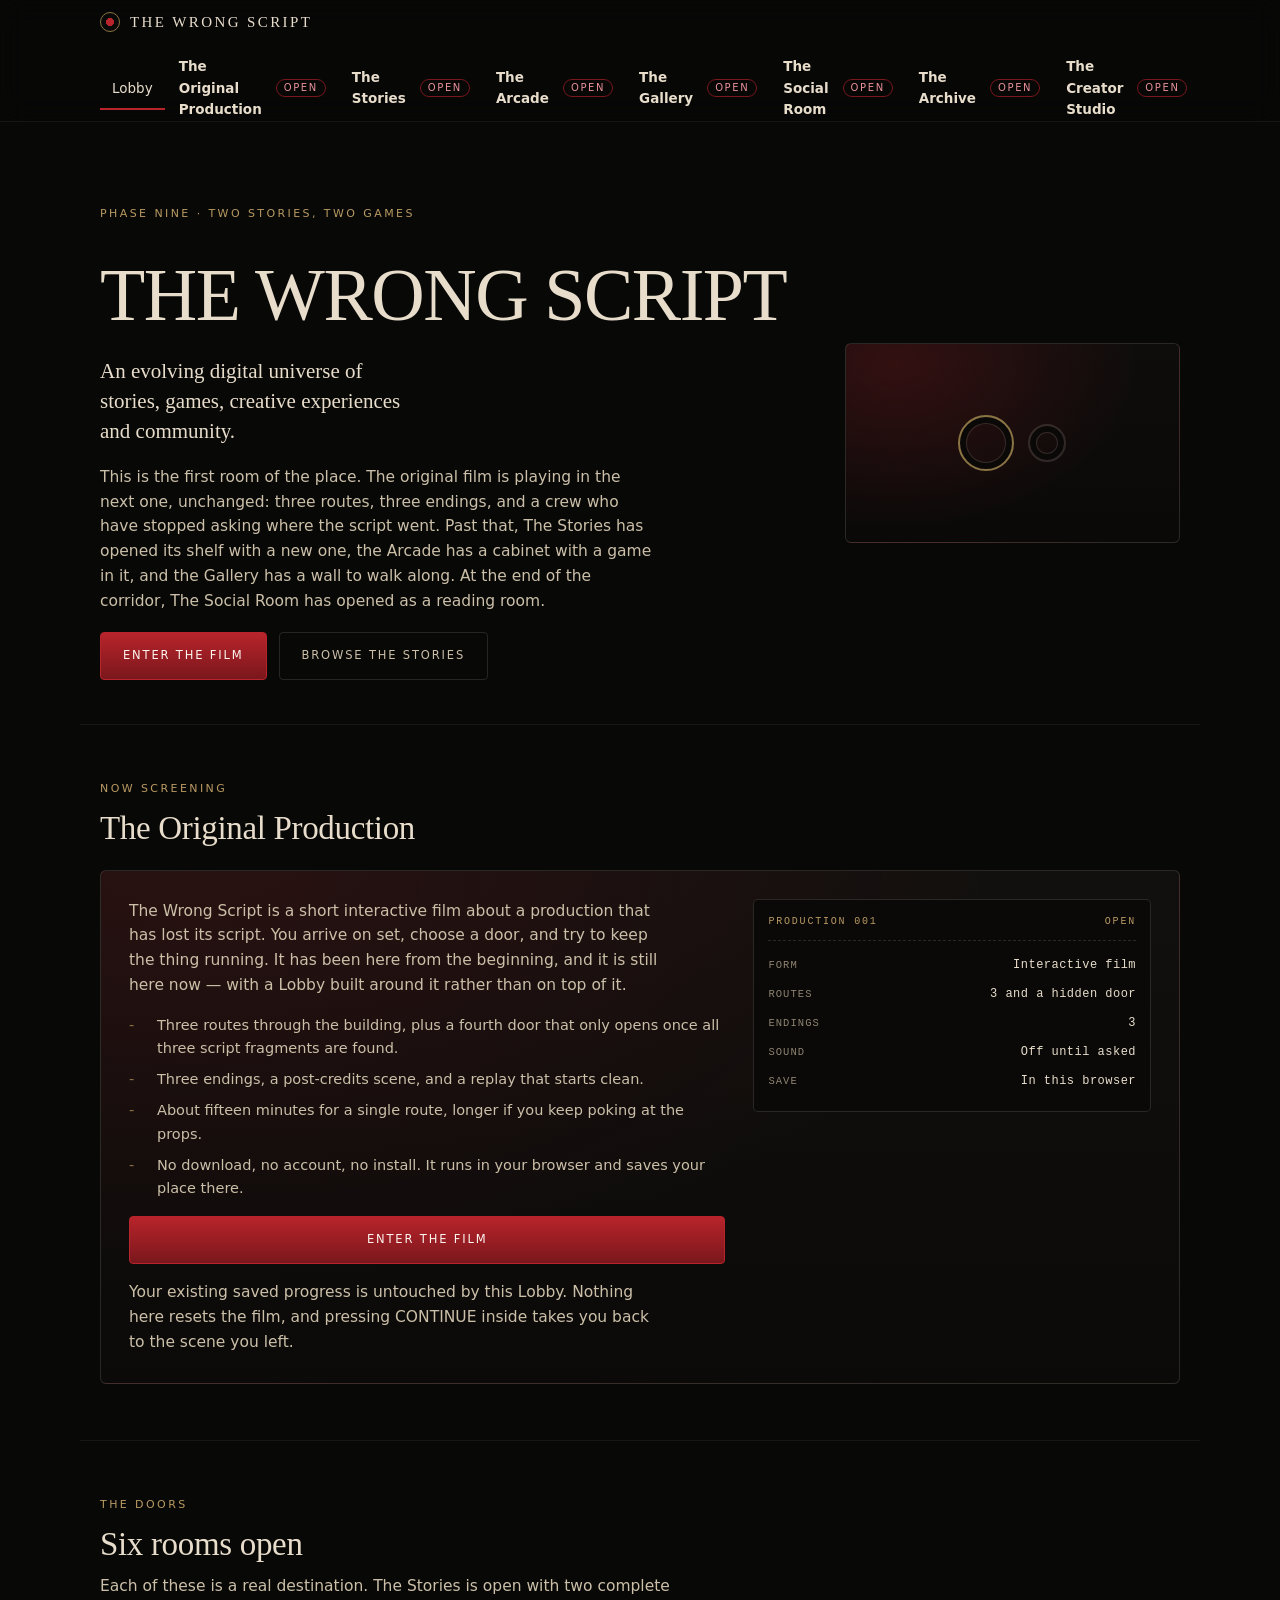
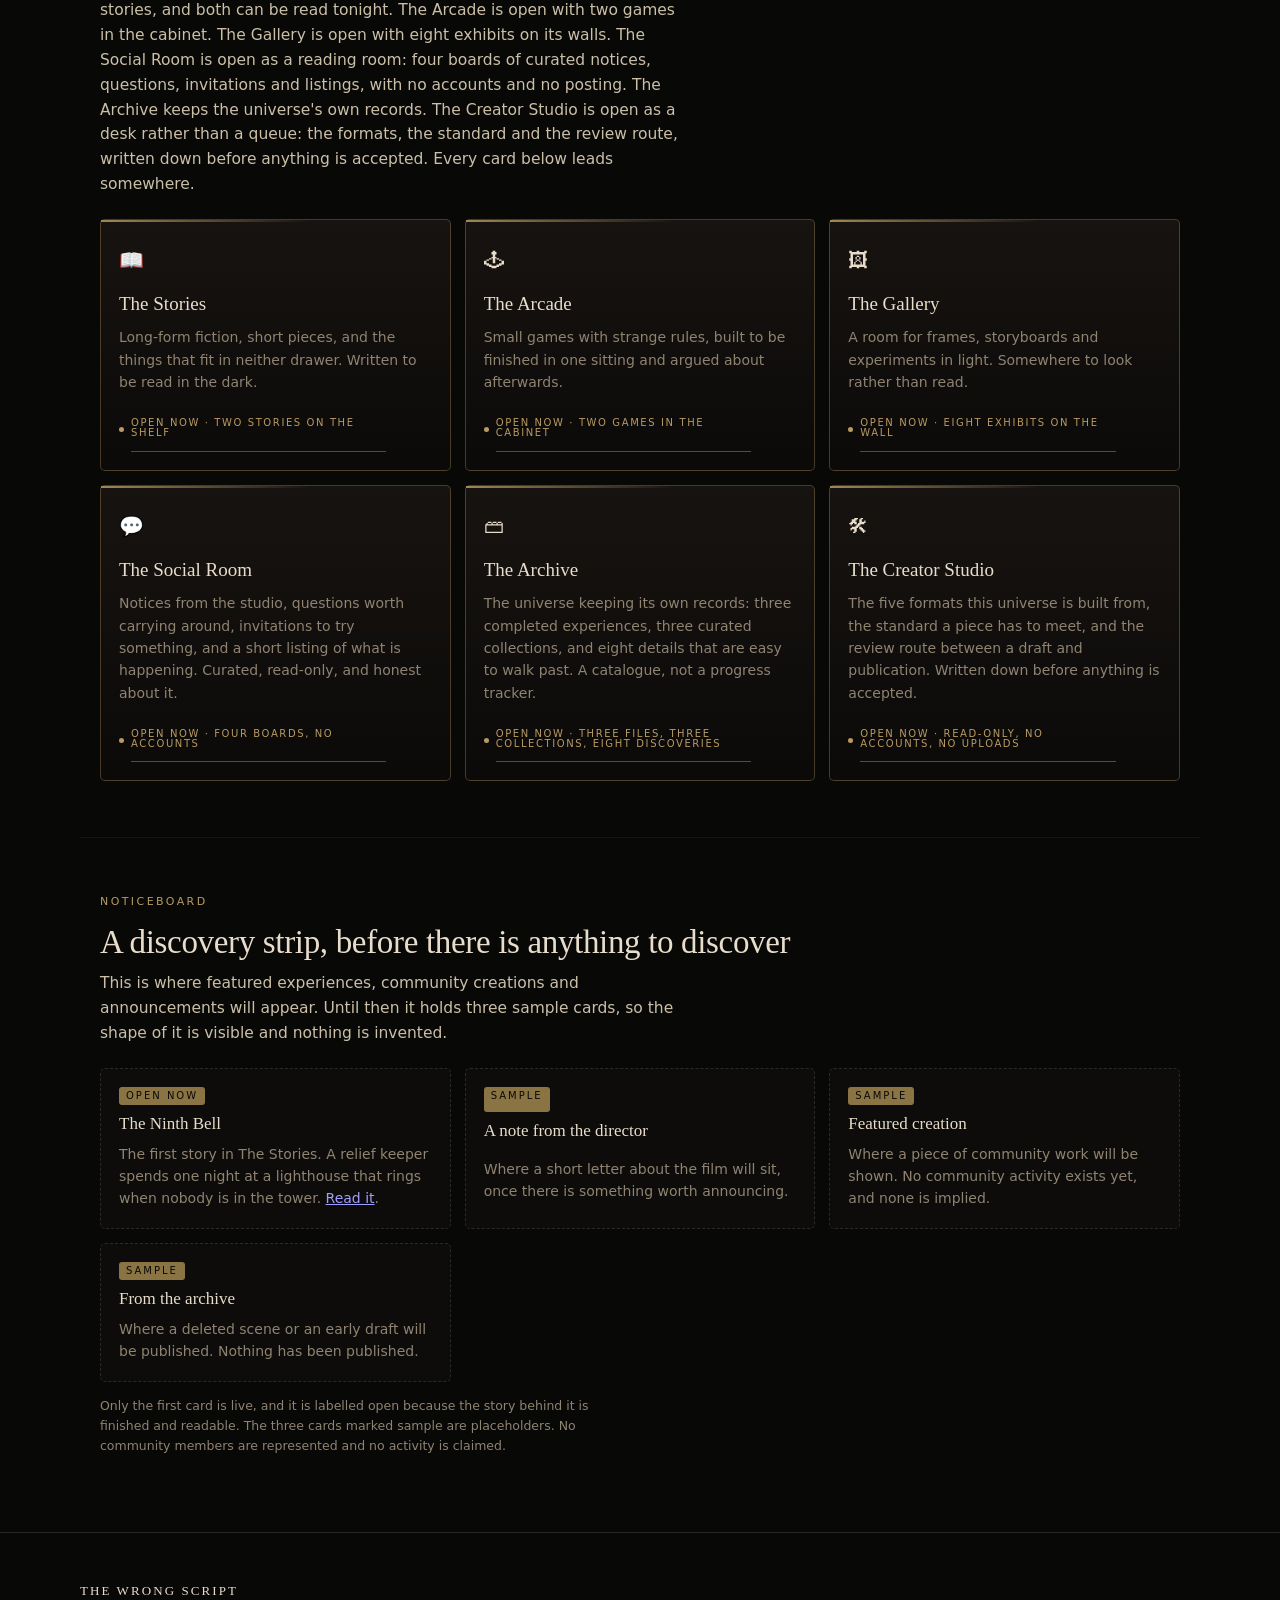
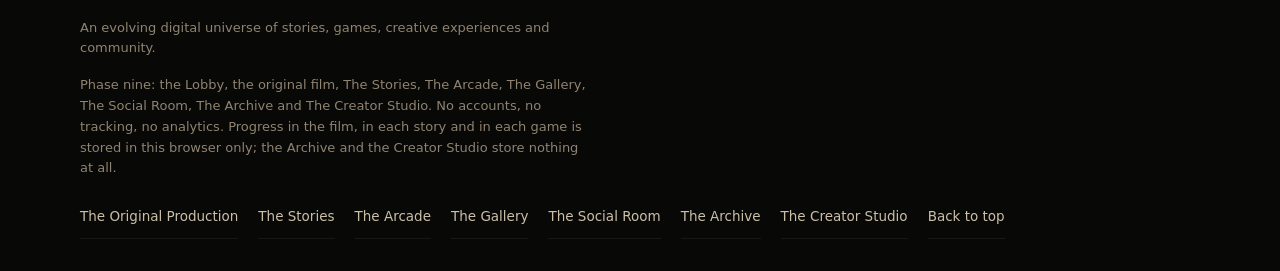
==== commit 06788c1d: "AppJet agent update (2 files) - Edit stories/index.html - Edit index.html" ====
--- a/index.html
+++ b/index.html
@@ -41,7 +41,7 @@
 
   <section class="hero">
     <div class="hero-text">
-      <p class="eyebrow">Phase seven &middot; the creator studio is open</p>
+      <p class="eyebrow">Phase nine &middot; two stories, two games</p>
       <h1>The Wrong Script</h1>
       <p class="identity">An evolving digital universe of stories, games, creative experiences and community.</p>
       <p class="lede">This is the first room of the place. The original film is playing in the next one, unchanged: three routes, three endings, and a crew who have stopped asking where the script went. Past that, The Stories has opened its shelf with a new one, the Arcade has a cabinet with a game in it, and the Gallery has a wall to walk along. At the end of the corridor, The Social Room has opened as a reading room.</p>
@@ -94,7 +94,7 @@
   <section class="section" id="doors">
     <p class="eyebrow">The Doors</p>
     <h2>Six rooms open</h2>
-    <p class="intro">Each of these is a real destination. The Stories is open and its first story can be read tonight. The Arcade is open with one game in the cabinet. The Gallery is open with eight exhibits on its walls. The Social Room is open as a reading room: four boards of curated notices, questions, invitations and listings, with no accounts and no posting. The Archive keeps the universe's own records. The Creator Studio is open as a desk rather than a queue: the formats, the standard and the review route, written down before anything is accepted. Every card below leads somewhere.</p>
+    <p class="intro">Each of these is a real destination. The Stories is open with two complete stories, and both can be read tonight. The Arcade is open with two games in the cabinet. The Gallery is open with eight exhibits on its walls. The Social Room is open as a reading room: four boards of curated notices, questions, invitations and listings, with no accounts and no posting. The Archive keeps the universe's own records. The Creator Studio is open as a desk rather than a queue: the formats, the standard and the review route, written down before anything is accepted. Every card below leads somewhere.</p>
 
     <div class="grid">
 
@@ -102,14 +102,14 @@
         <div class="glyph" aria-hidden="true">&#128214;</div>
         <h3>The Stories</h3>
         <p>Long-form fiction, short pieces, and the things that fit in neither drawer. Written to be read in the dark.</p>
-        <p class="stat"><a href="stories/">Open now &middot; one story on the shelf</a></p>
+        <p class="stat"><a href="stories/">Open now &middot; two stories on the shelf</a></p>
       </article>
 
       <article class="card is-open" id="arcade">
         <div class="glyph" aria-hidden="true">&#128377;</div>
         <h3>The Arcade</h3>
         <p>Small games with strange rules, built to be finished in one sitting and argued about afterwards.</p>
-        <p class="stat"><a href="arcade/">Open now &middot; one game in the cabinet</a></p>
+        <p class="stat"><a href="arcade/">Open now &middot; two games in the cabinet</a></p>
       </article>
 
       <article class="card is-open" id="gallery">
@@ -180,7 +180,7 @@
   <div class="footer-inner">
     <span class="wordmark">The Wrong Script</span>
     <p>An evolving digital universe of stories, games, creative experiences and community.</p>
-    <p>Phase seven: the Lobby, the original film, The Stories, The Arcade, The Gallery, The Social Room, The Archive and The Creator Studio. No accounts, no tracking, no analytics. Progress in the film, in each story and in each game is stored in this browser only; the Archive and the Creator Studio store nothing at all.</p>
+    <p>Phase nine: the Lobby, the original film, The Stories, The Arcade, The Gallery, The Social Room, The Archive and The Creator Studio. No accounts, no tracking, no analytics. Progress in the film, in each story and in each game is stored in this browser only; the Archive and the Creator Studio store nothing at all.</p>
     <div class="footer-links">
       <a href="film/">The Original Production</a>
       <a href="stories/">The Stories</a>
--- a/assets/css/lobby.css
+++ b/assets/css/lobby.css
@@ -456,6 +456,22 @@
   border-bottom:1px solid rgba(185,154,98,.45);
   padding-bottom:2px;
 }
+/* Phase 9 (DEF-01): these card links measured 13px and 23px tall, which is a
+   poor target for a thumb on a phone. They already span the width of the card,
+   so only the vertical hit area needed fixing. min-height rather than padding,
+   so the label stays optically where it was while the tappable box grows to
+   44px. The row grows with it; nothing else moves. */
+.card .stat a{
+  display:inline-flex;
+  align-items:center;
+  min-height:44px;
+}
+/* Phase 9 (DEF-01): inline prose links in the noticeboard and the notes get the
+   24px touch floor without moving the line box. */
+.sample p a,
+.note a{
+  padding-block:4px;
+}
 .card.is-open .stat a:hover{border-bottom-color:var(--gold)}
 
 .card .stat{
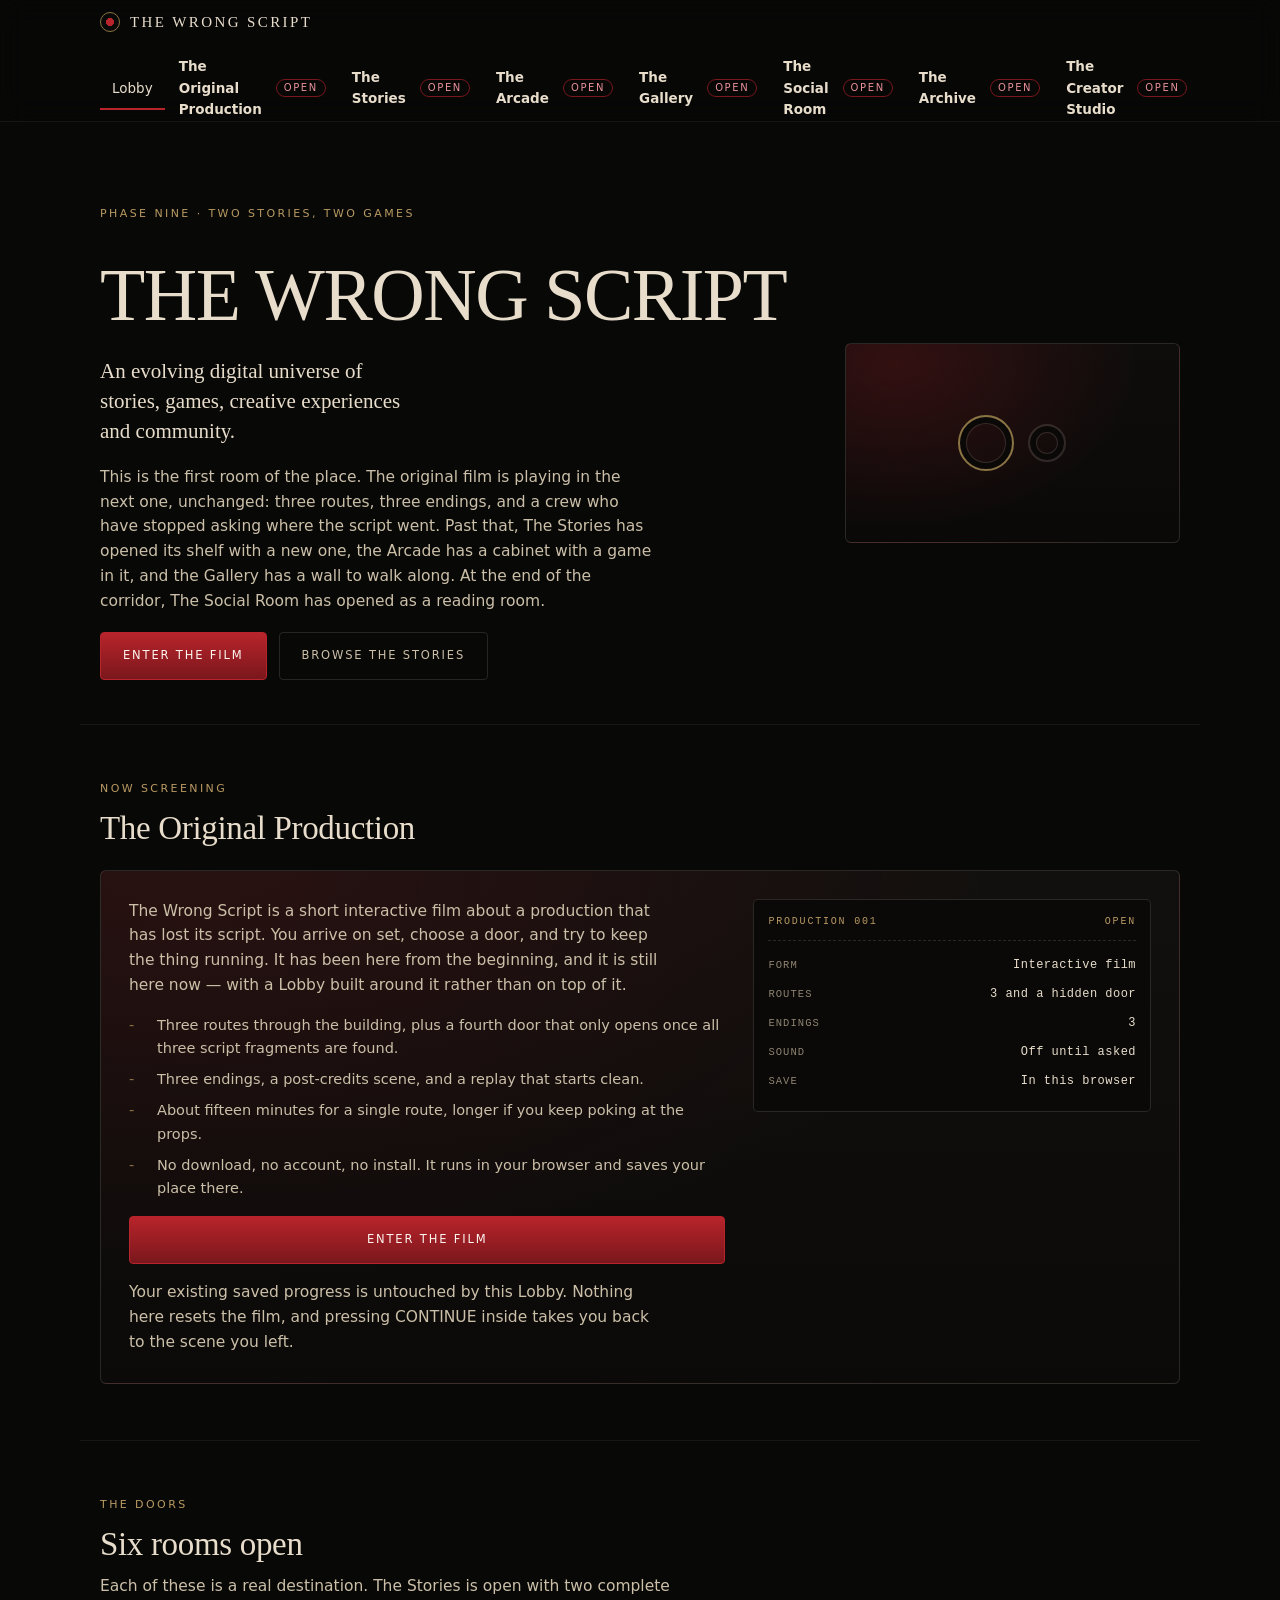
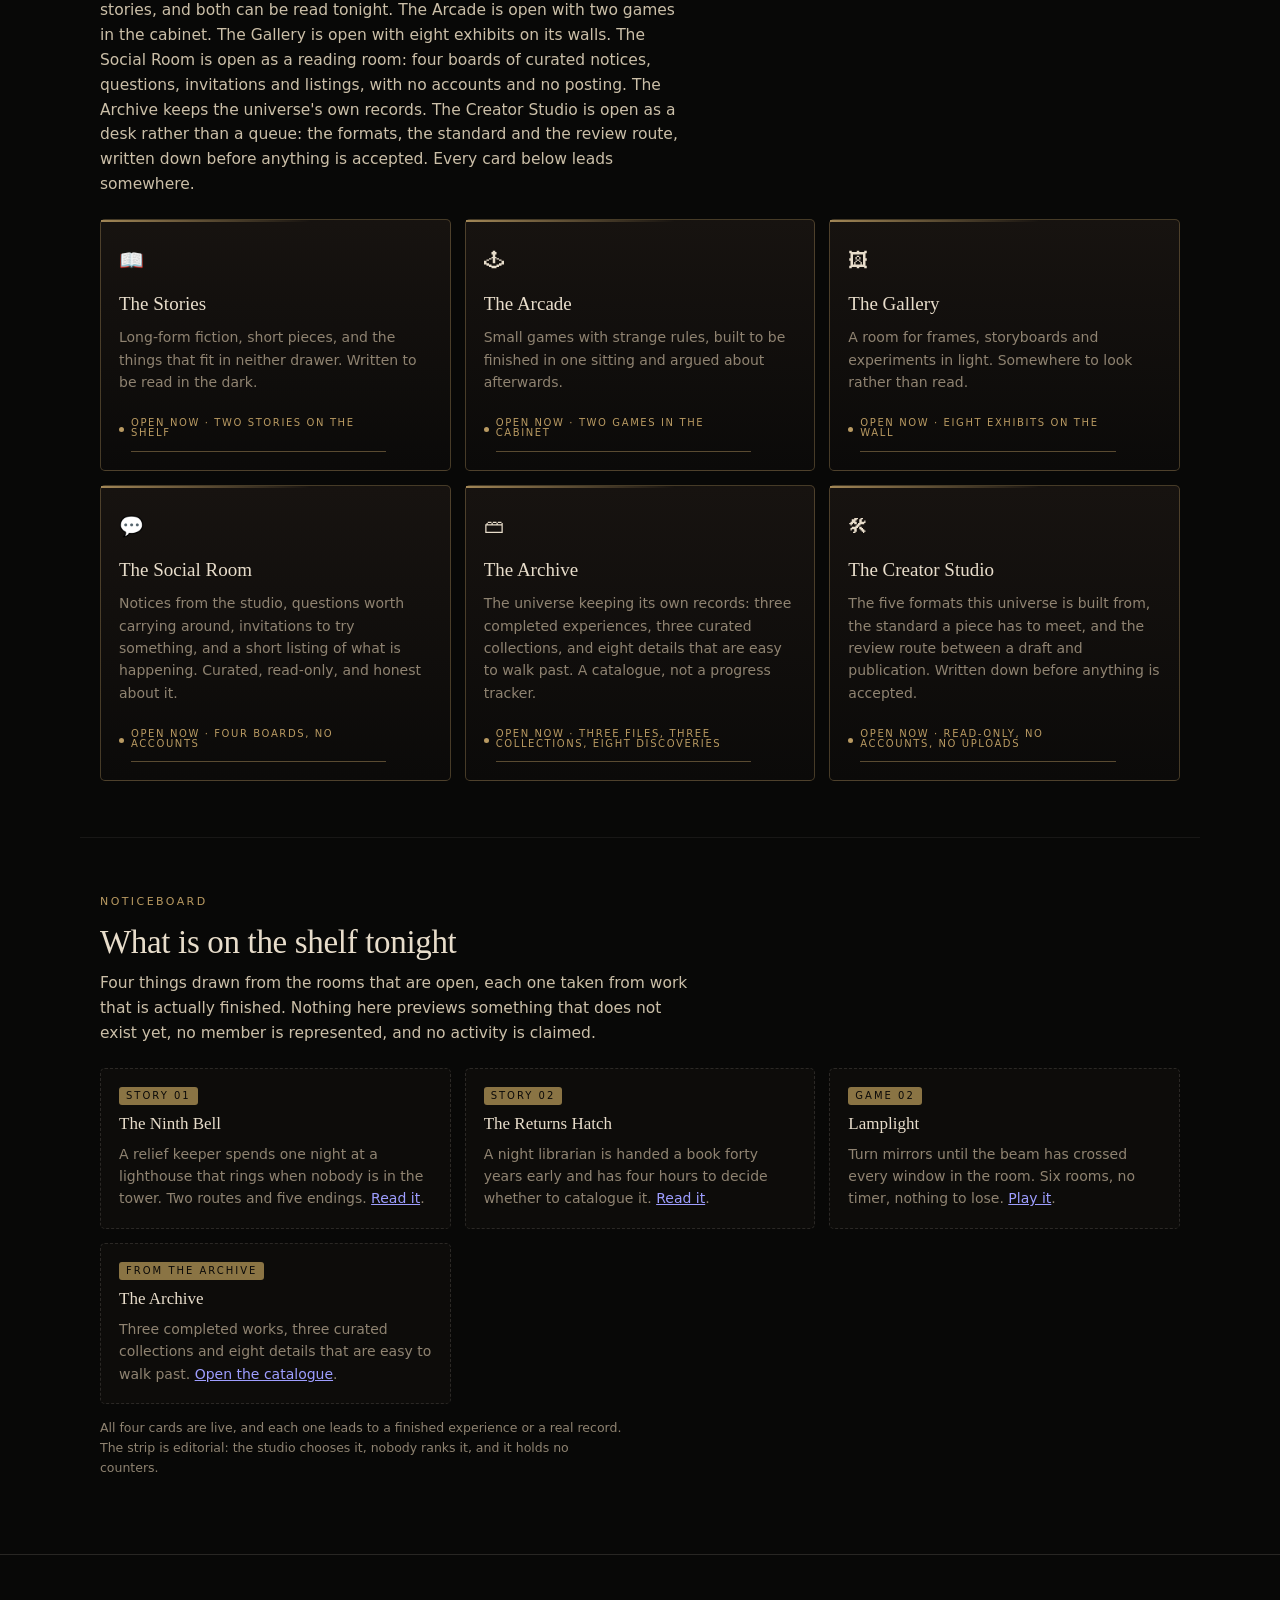
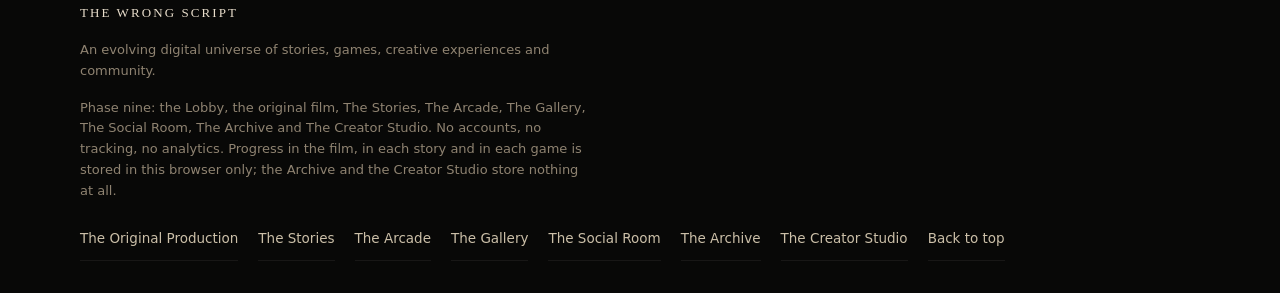
==== commit 5c5bdecf: "Edit arcade/index.html" ====
--- a/index.html
+++ b/index.html
@@ -145,33 +145,33 @@
 
   <section class="section" id="noticeboard">
     <p class="eyebrow">Noticeboard</p>
-    <h2>A discovery strip, before there is anything to discover</h2>
-    <p class="intro">This is where featured experiences, community creations and announcements will appear. Until then it holds three sample cards, so the shape of it is visible and nothing is invented.</p>
+    <h2>What is on the shelf tonight</h2>
+    <p class="intro">Four things drawn from the rooms that are open, each one taken from work that is actually finished. Nothing here previews something that does not exist yet, no member is represented, and no activity is claimed.</p>
 
     <div class="board">
       <article class="sample">
-        <span class="tag">Open now</span>
+        <span class="tag">Story 01</span>
         <h3>The Ninth Bell</h3>
-        <p>The first story in The Stories. A relief keeper spends one night at a lighthouse that rings when nobody is in the tower. <a href="stories/the-ninth-bell/">Read it</a>.</p>
+        <p>A relief keeper spends one night at a lighthouse that rings when nobody is in the tower. Two routes and five endings. <a href="stories/the-ninth-bell/">Read it</a>.</p>
       </article>
       <article class="sample">
-        <span class="tag">Sample</span>
-        <h3>A note from the director</h3>
-        <p>Where a short letter about the film will sit, once there is something worth announcing.</p>
+        <span class="tag">Story 02</span>
+        <h3>The Returns Hatch</h3>
+        <p>A night librarian is handed a book forty years early and has four hours to decide whether to catalogue it. <a href="stories/the-returns-hatch/">Read it</a>.</p>
       </article>
       <article class="sample">
-        <span class="tag">Sample</span>
-        <h3>Featured creation</h3>
-        <p>Where a piece of community work will be shown. No community activity exists yet, and none is implied.</p>
+        <span class="tag">Game 02</span>
+        <h3>Lamplight</h3>
+        <p>Turn mirrors until the beam has crossed every window in the room. Six rooms, no timer, nothing to lose. <a href="arcade/lamplight/">Play it</a>.</p>
       </article>
       <article class="sample">
-        <span class="tag">Sample</span>
-        <h3>From the archive</h3>
-        <p>Where a deleted scene or an early draft will be published. Nothing has been published.</p>
+        <span class="tag">From the archive</span>
+        <h3>The Archive</h3>
+        <p>Three completed works, three curated collections and eight details that are easy to walk past. <a href="archive/">Open the catalogue</a>.</p>
       </article>
     </div>
 
-    <p class="board-note">Only the first card is live, and it is labelled open because the story behind it is finished and readable. The three cards marked sample are placeholders. No community members are represented and no activity is claimed.</p>
+    <p class="board-note">All four cards are live, and each one leads to a finished experience or a real record. The strip is editorial: the studio chooses it, nobody ranks it, and it holds no counters.</p>
   </section>
 
 </main>
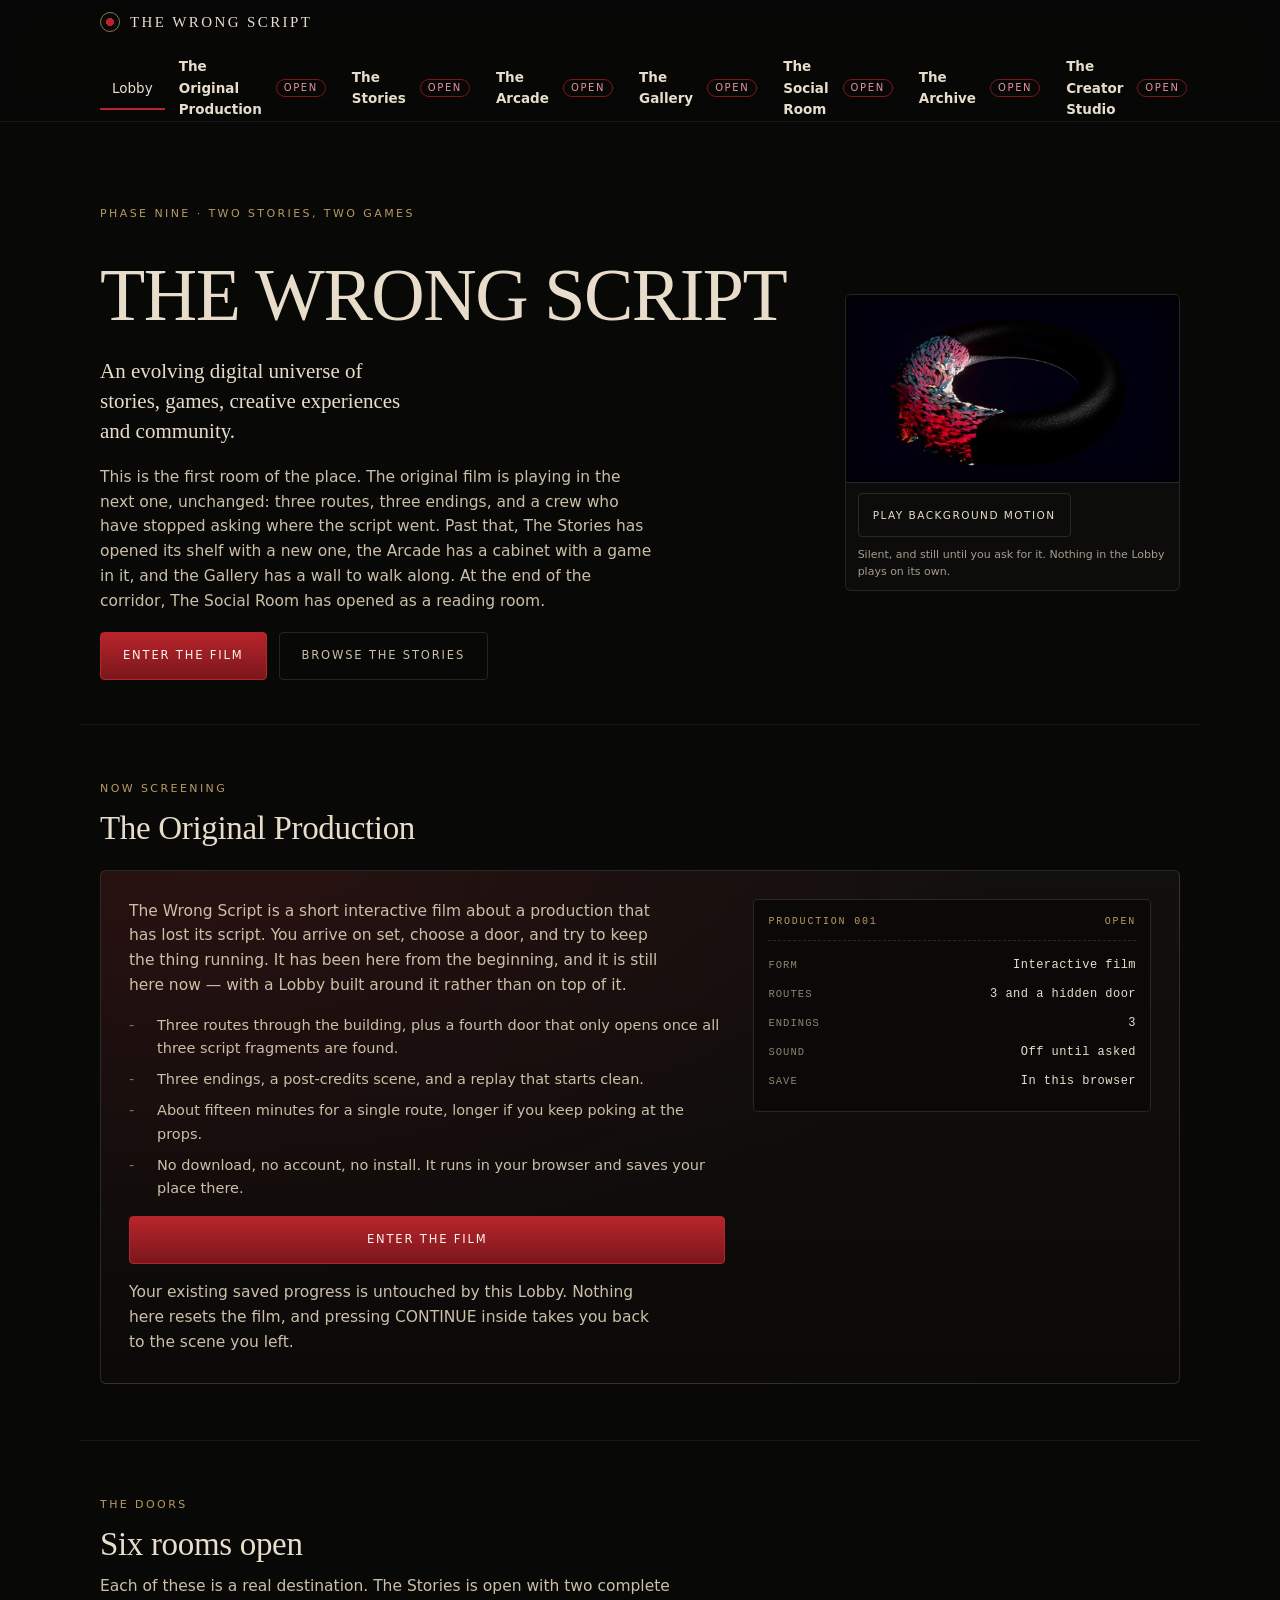
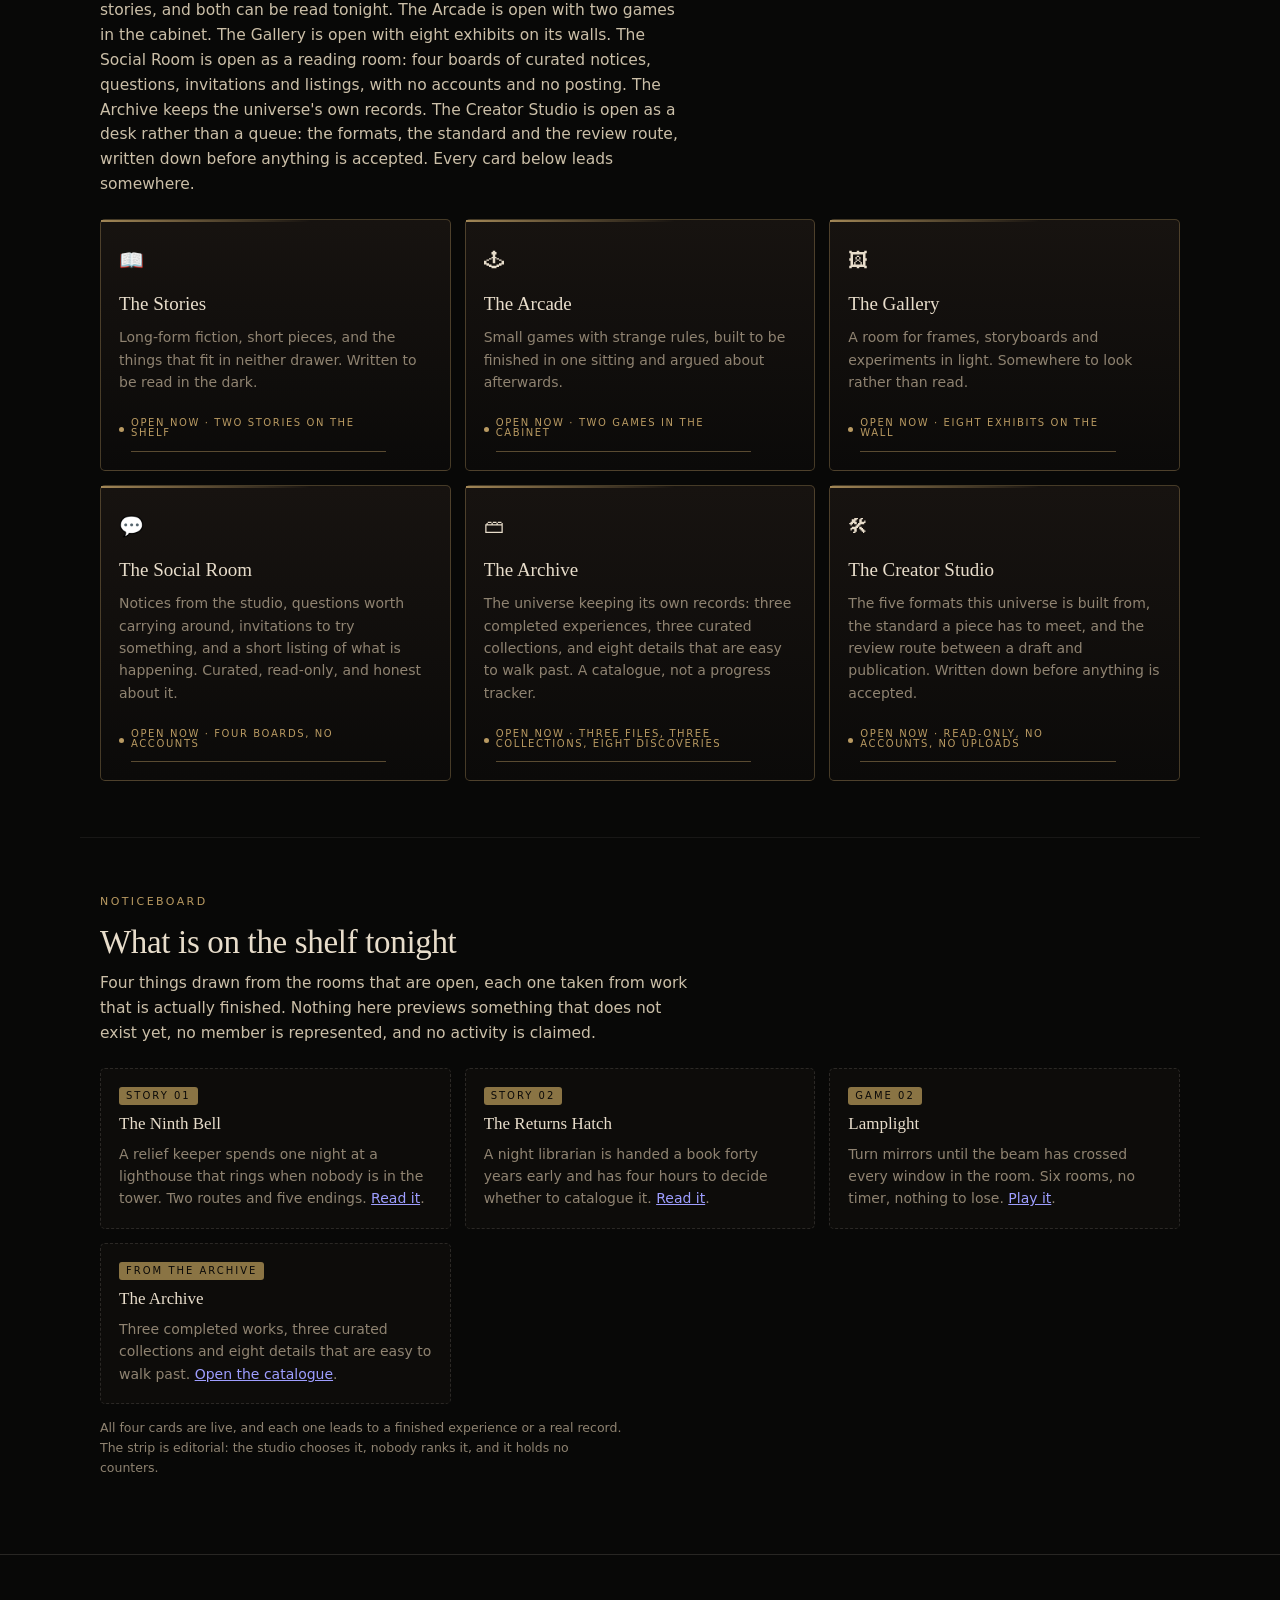
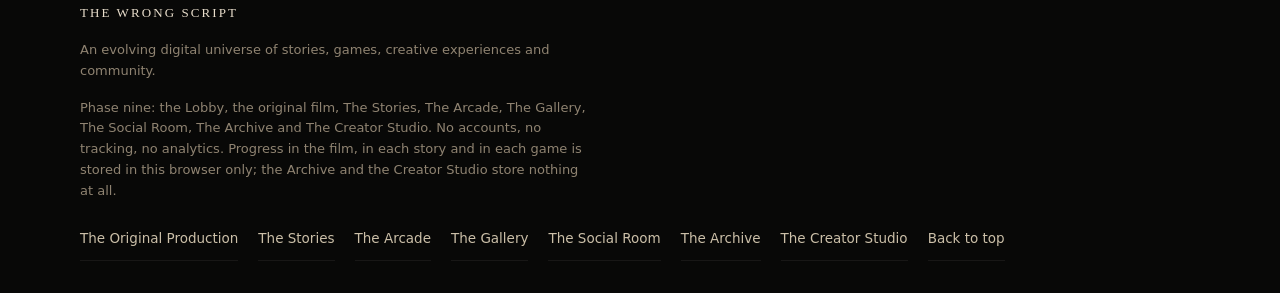
==== commit b75b6927: "AppJet agent update (3 files) - Edit index.html - Edit gallery/index.html - Edit arcade/index.html" ====
--- a/index.html
+++ b/index.html
@@ -7,6 +7,7 @@
 <meta name="description" content="The Wrong Script is an evolving digital universe of stories, games, creative experiences and community. The Lobby is open, and the original interactive film is playing.">
 <meta name="theme-color" content="#080807">
 <link rel="stylesheet" href="assets/css/lobby.css">
+<link rel="stylesheet" href="assets/css/media.css">
 </head>
 <body>
 
@@ -54,7 +55,19 @@
         <p class="note">The Lobby's small extras need JavaScript. The film does not start without it either &mdash; <a href="film/">open the original production</a> once scripts are allowed.</p>
       </noscript>
     </div>
-    <div class="reel" aria-hidden="true"></div>
+    <figure class="media-figure reel-media" data-media>
+      <video class="media-video" data-media-video preload="none" muted loop playsinline
+             width="1280" height="720" poster="assets/media/video/abstract-motion.jpg"
+             aria-hidden="true" tabindex="-1">
+        <source src="assets/media/video/abstract-motion.mp4" type="video/mp4">
+      </video>
+      <figcaption class="media-bar">
+        <button class="media-toggle" type="button" data-media-toggle
+                data-label-off="Play background motion"
+                data-label-on="Pause background motion">Play background motion</button>
+        <span class="media-note">Silent, and still until you ask for it. Nothing in the Lobby plays on its own.</span>
+      </figcaption>
+    </figure>
   </section>
 
   <section class="section" id="experience">
@@ -194,6 +207,7 @@
   </div>
 </footer>
 
+<script src="assets/js/media-player.js" defer></script>
 <script src="assets/js/lobby.js" defer></script>
 </body>
 </html>
--- a/assets/css/media.css
+++ b/assets/css/media.css
@@ -0,0 +1,132 @@
+/* =====================================================================
+   THE WRONG SCRIPT - shared media presentation
+   ---------------------------------------------------------------------
+   Used by the rooms that carry one of the owner-supplied media files:
+   the Lobby, The Ninth Bell, The Returns Hatch and The Gallery.
+
+   House rules encoded here:
+
+     1. Nothing moves or sounds on its own. Every video starts as its
+        poster and every audio file starts paused, so there is no autoplay
+        anywhere and no surprise sound.
+     2. The controls are ordinary buttons, so they are reachable by Tab,
+        operable by Enter and Space, and announce their own state.
+     3. No fixed pixel widths. Media fills its column and keeps its own
+        aspect ratio, so nothing is stretched.
+     4. No transition survives a prefers-reduced-motion request.
+   ===================================================================== */
+
+.media-figure{
+  position:relative;
+  margin:0;
+  border:1px solid var(--rule,#2a2422);
+  border-radius:6px;
+  background:#070706;
+  overflow:hidden;
+}
+
+.media-figure .media-video{
+  display:block;
+  width:100%;
+  height:auto;
+  max-height:46vh;
+  aspect-ratio:16/9;
+  object-fit:contain;
+  background:#070706;
+}
+
+.media-bar{
+  display:flex;
+  flex-wrap:wrap;
+  align-items:center;
+  gap:10px;
+  padding:10px 12px;
+  border-top:1px solid var(--rule,#2a2422);
+  background:rgba(255,255,255,.02);
+}
+
+.media-toggle{
+  min-height:44px;
+  min-width:44px;
+  padding:0 14px;
+  font:inherit;
+  font-size:10.5px;
+  letter-spacing:.14em;
+  text-transform:uppercase;
+  color:var(--parch,#e8e0d2);
+  background:transparent;
+  border:1px solid var(--rule,#2a2422);
+  border-radius:4px;
+  cursor:pointer;
+}
+
+.media-toggle:hover{
+  border-color:var(--gold-dim,#8a6f3a);
+  color:#fff;
+}
+
+.media-toggle:focus-visible{
+  outline:2px solid var(--gold,#c8a45c);
+  outline-offset:3px;
+}
+
+.media-toggle[aria-pressed="true"]{
+  border-color:var(--gold,#c8a45c);
+  color:var(--gold,#c8a45c);
+}
+
+.media-toggle[disabled]{
+  opacity:.55;
+  cursor:default;
+}
+
+.media-note{
+  margin:0;
+  font-size:11px;
+  line-height:1.5;
+  color:var(--parch-dim,#a79c8b);
+}
+
+.media-audio{
+  display:flex;
+  flex-wrap:wrap;
+  align-items:center;
+  gap:10px;
+  margin:16px 0 0;
+  padding:10px 12px;
+  border:1px solid var(--rule,#2a2422);
+  border-radius:6px;
+  background:rgba(255,255,255,.02);
+}
+
+.media-audio audio{
+  display:none;
+}
+
+.media-audio .media-note{
+  flex:1 1 220px;
+  min-width:180px;
+}
+
+.scene-media{
+  margin:0 0 22px;
+}
+
+.reel-media{
+  margin:0;
+}
+
+@media (max-width:640px){
+  .media-figure .media-video{
+    max-height:none;
+  }
+}
+
+@media (prefers-reduced-motion:reduce){
+  .media-figure .media-video,
+  .media-toggle,
+  .media-audio{
+    transition:none!important;
+    animation:none!important;
+  }
+}
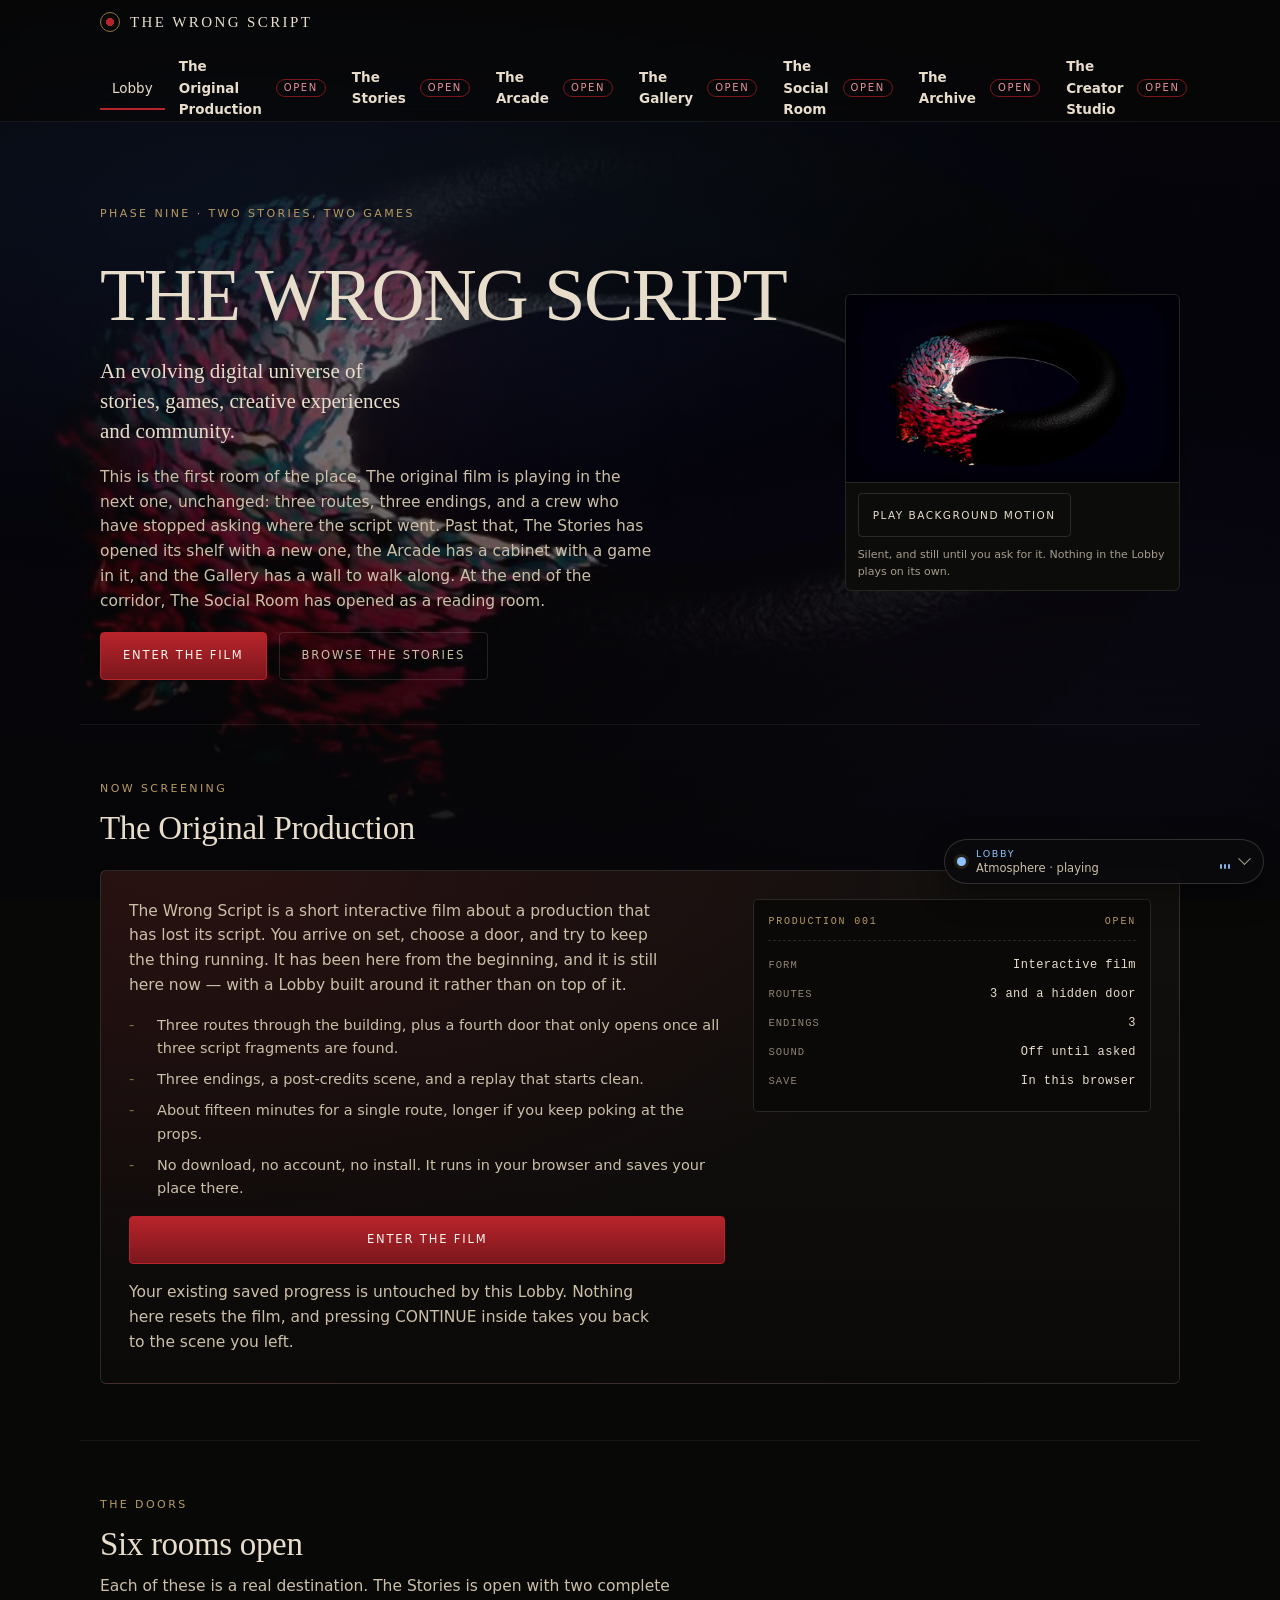
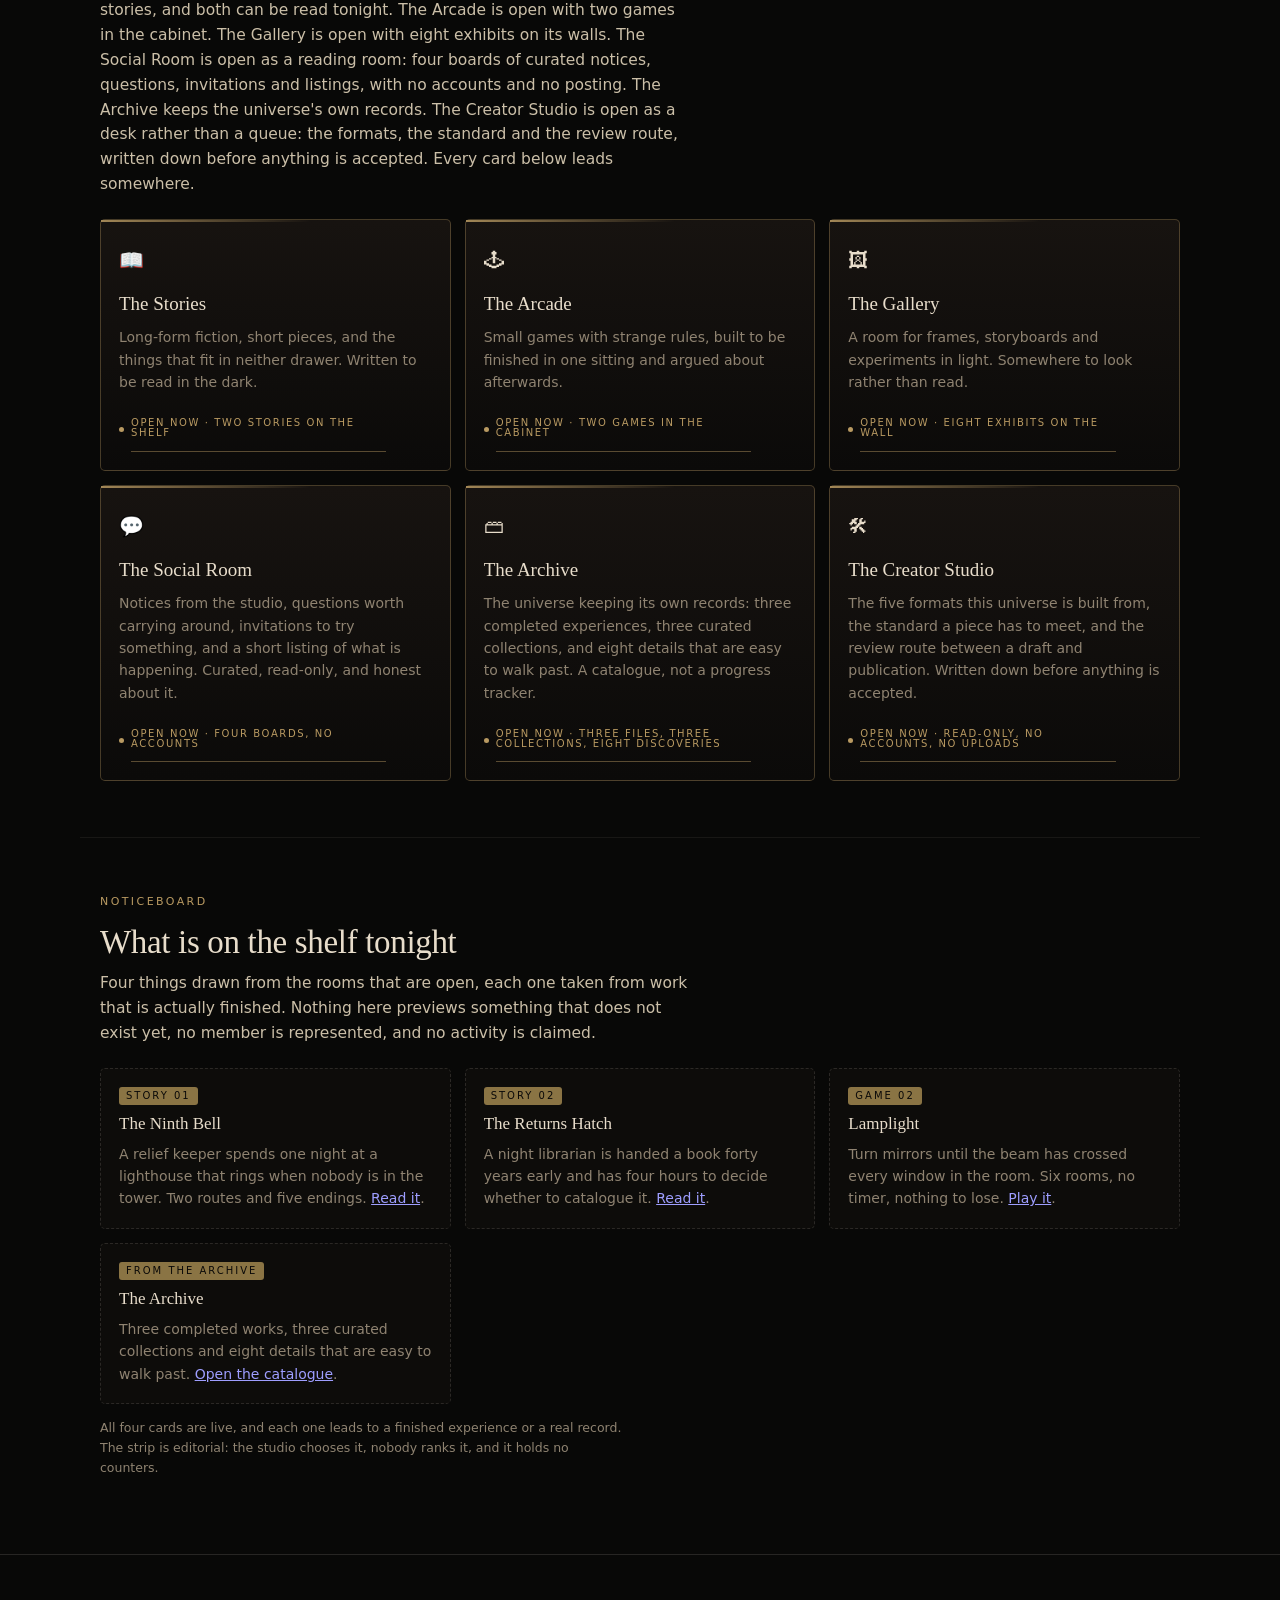
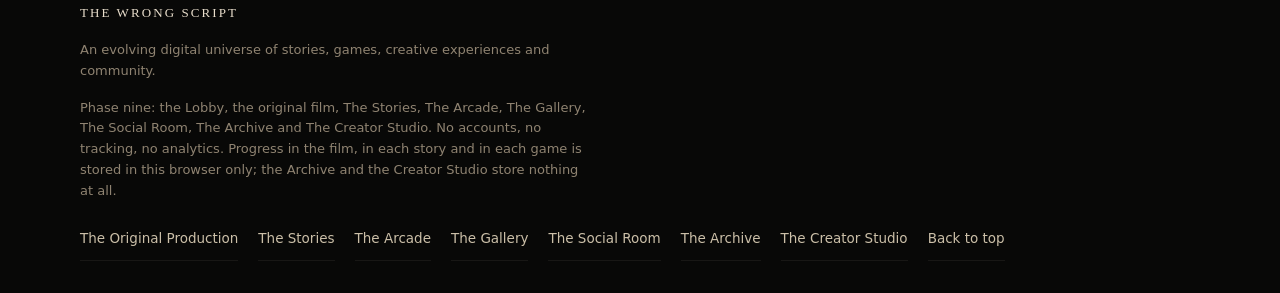
==== commit c647a4b4: "AppJet agent update" ====
--- a/index.html
+++ b/index.html
@@ -8,8 +8,9 @@
 <meta name="theme-color" content="#080807">
 <link rel="stylesheet" href="assets/css/lobby.css">
 <link rel="stylesheet" href="assets/css/media.css">
+<link rel="stylesheet" href="assets/css/ambience.css">
 </head>
-<body>
+<body data-room="lobby">
 
 <a class="skip" href="#main">Skip to content</a>
 
@@ -209,5 +210,7 @@
 
 <script src="assets/js/media-player.js" defer></script>
 <script src="assets/js/lobby.js" defer></script>
+<script src="assets/js/ambience.js" defer></script>
+<script src="assets/js/media-controller.js" defer></script>
 </body>
 </html>
--- a/assets/css/ambience.css
+++ b/assets/css/ambience.css
@@ -0,0 +1,496 @@
+/* =====================================================================
+   THE WRONG SCRIPT - room atmosphere and the floating media controller
+   ---------------------------------------------------------------------
+   Two things live here:
+
+     1. .ambience  - a fixed, full-viewport video wash that sits behind
+        every page. One layer per page, never two. It is pointer-events:
+        none, so it can never take a click away from navigation, a story
+        choice or a game control.
+     2. .mixer     - the one floating pill shared by every room: a compact
+        room/playback readout that expands into sound and video controls.
+
+   House rules encoded here:
+
+     - The wash is always dark enough to read on. The scrim sits between
+       the video and the page, and the per-room tint sits on top of that,
+       so headings, cards and buttons keep their contrast.
+     - Nothing is stretched: the video and its poster use object-fit:
+       cover, and the poster is painted underneath the video so a slow or
+       blocked file still shows an image.
+     - No transition survives a prefers-reduced-motion request.
+     - The pill is bottom-right on wide screens and bottom-centre on
+       narrow ones, clear of the sticky header and inside the safe area.
+   ===================================================================== */
+
+/* ---------- per-room identity ----------
+   Each room gets a tint pair and an accent. The accent is used by the
+   controller so the pill belongs to the room it is standing in. */
+
+.ambience,
+body[data-room]{
+  --amb-a:rgba(52,110,190,.38);
+  --amb-b:rgba(120,72,210,.24);
+  --amb-accent:#c8a45c;
+}
+
+body[data-room="lobby"]{
+  --amb-a:rgba(46,104,196,.42);
+  --amb-b:rgba(126,74,214,.28);
+  --amb-accent:#8fc4ff;
+}
+
+body[data-room="stories"]{
+  --amb-a:rgba(36,84,86,.42);
+  --amb-b:rgba(96,74,40,.30);
+  --amb-accent:#9ecfc7;
+}
+
+body[data-room="ninth-bell"]{
+  --amb-a:rgba(26,64,92,.50);
+  --amb-b:rgba(10,26,34,.52);
+  --amb-accent:#9ecfc7;
+}
+
+body[data-room="returns-hatch"]{
+  --amb-a:rgba(118,74,28,.42);
+  --amb-b:rgba(48,32,18,.48);
+  --amb-accent:#d9a45c;
+}
+
+body[data-room="arcade"]{
+  --amb-a:rgba(36,120,96,.34);
+  --amb-b:rgba(150,44,164,.30);
+  --amb-accent:#8fd07a;
+}
+
+body[data-room="signal-path"]{
+  --amb-a:rgba(28,110,120,.34);
+  --amb-b:rgba(52,140,72,.30);
+  --amb-accent:#8fd07a;
+}
+
+body[data-room="lamplight"]{
+  --amb-a:rgba(118,86,30,.36);
+  --amb-b:rgba(22,52,64,.44);
+  --amb-accent:#e0b96a;
+}
+
+body[data-room="gallery"]{
+  --amb-a:rgba(132,108,70,.30);
+  --amb-b:rgba(58,66,92,.34);
+  --amb-accent:#d8c39a;
+}
+
+body[data-room="social-room"]{
+  --amb-a:rgba(112,86,52,.32);
+  --amb-b:rgba(46,52,60,.40);
+  --amb-accent:#c9a978;
+}
+
+body[data-room="archive"]{
+  --amb-a:rgba(60,70,92,.40);
+  --amb-b:rgba(34,36,44,.46);
+  --amb-accent:#a9b3c4;
+}
+
+body[data-room="creator-studio"]{
+  --amb-a:rgba(48,84,132,.40);
+  --amb-b:rgba(22,30,48,.44);
+  --amb-accent:#9dbfe4;
+}
+
+/* ---------- the wash ---------- */
+
+.ambience{
+  position:fixed;
+  inset:0;
+  z-index:-1;
+  overflow:hidden;
+  pointer-events:none;
+  background:#07070a;
+}
+
+.ambience__frame{
+  position:absolute;
+  inset:0;
+  background-position:50% 42%;
+  background-size:cover;
+  background-repeat:no-repeat;
+}
+
+.ambience__video{
+  position:absolute;
+  inset:0;
+  width:100%;
+  height:100%;
+  object-fit:cover;
+  object-position:50% 42%;
+  opacity:0;
+  transition:opacity .8s ease;
+  border:0;
+}
+
+.ambience__video.is-live{
+  opacity:.9;
+}
+
+.ambience__tint{
+  position:absolute;
+  inset:0;
+  background:
+    radial-gradient(120% 90% at 16% 6%, var(--amb-a) 0%, transparent 62%),
+    radial-gradient(110% 80% at 88% 94%, var(--amb-b) 0%, transparent 60%);
+}
+
+.ambience__scrim{
+  position:absolute;
+  inset:0;
+  background:
+    radial-gradient(140% 120% at 50% 38%, rgba(6,6,8,.14) 0%, rgba(6,6,8,.52) 58%, rgba(5,5,7,.84) 100%),
+    linear-gradient(180deg,
+      rgba(6,6,8,.88) 0%,
+      rgba(6,6,8,.46) 22%,
+      rgba(6,6,8,.34) 52%,
+      rgba(6,6,8,.74) 84%,
+      rgba(6,6,8,.93) 100%);
+}
+
+/* A hairline at the very top keeps the sticky header readable even when
+   the video happens to be bright there. */
+.ambience::after{
+  content:"";
+  position:absolute;
+  inset:0 0 auto 0;
+  height:96px;
+  background:linear-gradient(180deg, rgba(6,6,8,.55), transparent);
+}
+
+/* ---------- the floating controller ---------- */
+
+.mixer{
+  position:fixed;
+  right:16px;
+  bottom:calc(16px + env(safe-area-inset-bottom,0px));
+  z-index:70;
+  width:min(320px, calc(100vw - 32px));
+  font:13px/1.4 system-ui,-apple-system,"Segoe UI",Roboto,sans-serif;
+  color:var(--parch,#e8ddcb);
+  -webkit-font-smoothing:antialiased;
+}
+
+.mixer__compact{
+  display:flex;
+  align-items:center;
+  gap:10px;
+  width:100%;
+  min-height:44px;
+  margin:0;
+  padding:7px 12px;
+  font:inherit;
+  color:inherit;
+  text-align:left;
+  background:rgba(10,10,13,.82);
+  border:1px solid rgba(232,221,203,.18);
+  border-radius:999px;
+  backdrop-filter:blur(18px) saturate(140%);
+  -webkit-backdrop-filter:blur(18px) saturate(140%);
+  box-shadow:0 10px 30px rgba(0,0,0,.45);
+  cursor:pointer;
+}
+
+.mixer__compact:hover{
+  border-color:rgba(232,221,203,.34);
+}
+
+.mixer__pulse{
+  flex:0 0 auto;
+  width:9px;
+  height:9px;
+  border-radius:50%;
+  background:var(--amb-accent,#c8a45c);
+  box-shadow:0 0 0 3px rgba(200,164,92,.14);
+  opacity:.55;
+}
+
+.mixer.is-playing .mixer__pulse{
+  opacity:1;
+}
+
+.mixer__text{
+  flex:1 1 auto;
+  min-width:0;
+  display:grid;
+  gap:1px;
+}
+
+.mixer__room{
+  display:block;
+  font-size:9.5px;
+  letter-spacing:.18em;
+  text-transform:uppercase;
+  color:var(--amb-accent,#c8a45c);
+  white-space:nowrap;
+  overflow:hidden;
+  text-overflow:ellipsis;
+}
+
+.mixer__status{
+  display:block;
+  font-size:11.5px;
+  line-height:1.3;
+  color:var(--parch-soft,#cbbfa8);
+  white-space:nowrap;
+  overflow:hidden;
+  text-overflow:ellipsis;
+}
+
+.mixer__wave{
+  flex:0 0 auto;
+  display:flex;
+  align-items:flex-end;
+  gap:2px;
+  height:16px;
+}
+
+.mixer__wave i{
+  display:block;
+  width:2px;
+  height:5px;
+  border-radius:1px;
+  background:var(--amb-accent,#c8a45c);
+  opacity:.5;
+}
+
+.mixer.is-playing .mixer__wave i{
+  opacity:.9;
+  animation:mixer-wave 1.1s ease-in-out infinite;
+}
+
+.mixer.is-playing .mixer__wave i:nth-child(2){animation-delay:.16s}
+.mixer.is-playing .mixer__wave i:nth-child(3){animation-delay:.32s}
+
+@keyframes mixer-wave{
+  0%,100%{height:5px}
+  50%{height:15px}
+}
+
+.mixer__chev{
+  flex:0 0 auto;
+  width:9px;
+  height:9px;
+  margin-right:2px;
+  border-right:1.5px solid currentColor;
+  border-bottom:1.5px solid currentColor;
+  transform:rotate(45deg) translate(-2px,-2px);
+  opacity:.7;
+}
+
+.mixer__compact[aria-expanded="true"] .mixer__chev{
+  transform:rotate(-135deg) translate(-2px,-2px);
+}
+
+/* ---------- expanded panel ---------- */
+
+.mixer__panel{
+  position:absolute;
+  right:0;
+  bottom:calc(100% + 10px);
+  width:100%;
+  max-height:min(70vh, 520px);
+  overflow-y:auto;
+  padding:14px 14px 16px;
+  background:rgba(9,9,12,.94);
+  border:1px solid rgba(232,221,203,.2);
+  border-radius:18px;
+  backdrop-filter:blur(22px) saturate(140%);
+  -webkit-backdrop-filter:blur(22px) saturate(140%);
+  box-shadow:0 18px 44px rgba(0,0,0,.55);
+}
+
+.mixer__head{
+  display:flex;
+  align-items:center;
+  justify-content:space-between;
+  gap:10px;
+  margin:0 0 10px;
+}
+
+.mixer__title{
+  margin:0;
+  font-size:9.5px;
+  letter-spacing:.2em;
+  text-transform:uppercase;
+  color:var(--amb-accent,#c8a45c);
+}
+
+.mixer__close{
+  min-width:44px;
+  min-height:44px;
+  margin:-8px -8px -8px 0;
+  padding:0;
+  font:inherit;
+  font-size:18px;
+  line-height:1;
+  color:var(--parch-soft,#cbbfa8);
+  background:transparent;
+  border:0;
+  border-radius:999px;
+  cursor:pointer;
+}
+
+.mixer__close:hover{
+  color:#fff;
+}
+
+.mixer__row{
+  display:grid;
+  grid-template-columns:1fr auto;
+  align-items:center;
+  gap:10px;
+  padding:9px 0;
+  border-top:1px solid rgba(232,221,203,.1);
+}
+
+.mixer__row--slider{
+  grid-template-columns:1fr;
+  gap:4px;
+}
+
+.mixer__rowhead{
+  display:flex;
+  align-items:baseline;
+  justify-content:space-between;
+  gap:10px;
+}
+
+.mixer__name{
+  font-size:12px;
+  letter-spacing:.02em;
+  color:var(--parch,#e8ddcb);
+}
+
+.mixer__val{
+  font-size:11px;
+  font-variant-numeric:tabular-nums;
+  color:var(--parch-soft,#cbbfa8);
+}
+
+.mixer__row.is-absent .mixer__name,
+.mixer__row.is-absent .mixer__val{
+  color:var(--muted,#8f8371);
+}
+
+.mixer__row.is-absent .mixer__name::after{
+  content:" - not in this room";
+  font-size:10.5px;
+  letter-spacing:.04em;
+}
+
+.mixer__switch{
+  position:relative;
+  min-width:52px;
+  min-height:44px;
+  padding:0;
+  background:rgba(255,255,255,.07);
+  border:1px solid rgba(232,221,203,.22);
+  border-radius:999px;
+  cursor:pointer;
+}
+
+.mixer__switch::after{
+  content:"";
+  position:absolute;
+  top:50%;
+  left:5px;
+  width:20px;
+  height:20px;
+  margin-top:-10px;
+  border-radius:50%;
+  background:var(--parch-soft,#cbbfa8);
+  transition:left .18s ease, background .18s ease;
+}
+
+.mixer__switch[aria-checked="true"]{
+  background:rgba(200,164,92,.2);
+  border-color:var(--amb-accent,#c8a45c);
+}
+
+.mixer__switch[aria-checked="true"]::after{
+  left:calc(100% - 25px);
+  background:var(--amb-accent,#c8a45c);
+}
+
+.mixer__switch[disabled]{
+  opacity:.45;
+  cursor:default;
+}
+
+.mixer__range{
+  width:100%;
+  min-height:44px;
+  margin:0;
+  accent-color:var(--amb-accent,#c8a45c);
+  background:transparent;
+}
+
+.mixer__range[disabled]{
+  opacity:.45;
+}
+
+.mixer__note{
+  margin:10px 0 0;
+  font-size:10.5px;
+  line-height:1.5;
+  color:var(--muted,#8f8371);
+}
+
+/* focus: one visible ring for every control in the pill */
+
+.mixer__compact:focus-visible,
+.mixer__close:focus-visible,
+.mixer__switch:focus-visible,
+.mixer__range:focus-visible{
+  outline:2px solid var(--amb-accent,#c8a45c);
+  outline-offset:3px;
+}
+
+/* ---------- small screens ---------- */
+
+@media (max-width:560px){
+  .mixer{
+    left:12px;
+    right:12px;
+    width:auto;
+    bottom:calc(12px + env(safe-area-inset-bottom,0px));
+  }
+
+  .mixer__panel{
+    right:0;
+    left:0;
+    width:auto;
+    border-radius:16px;
+  }
+
+  .ambience__video{
+    object-position:50% 38%;
+  }
+}
+
+/* ---------- motion ---------- */
+
+@media (prefers-reduced-motion:reduce){
+  .ambience__video,
+  .mixer__compact,
+  .mixer__switch::after,
+  .mixer__chev,
+  .mixer__panel{
+    transition:none!important;
+    animation:none!important;
+  }
+
+  .mixer.is-playing .mixer__wave i{
+    animation:none!important;
+    height:9px;
+  }
+}
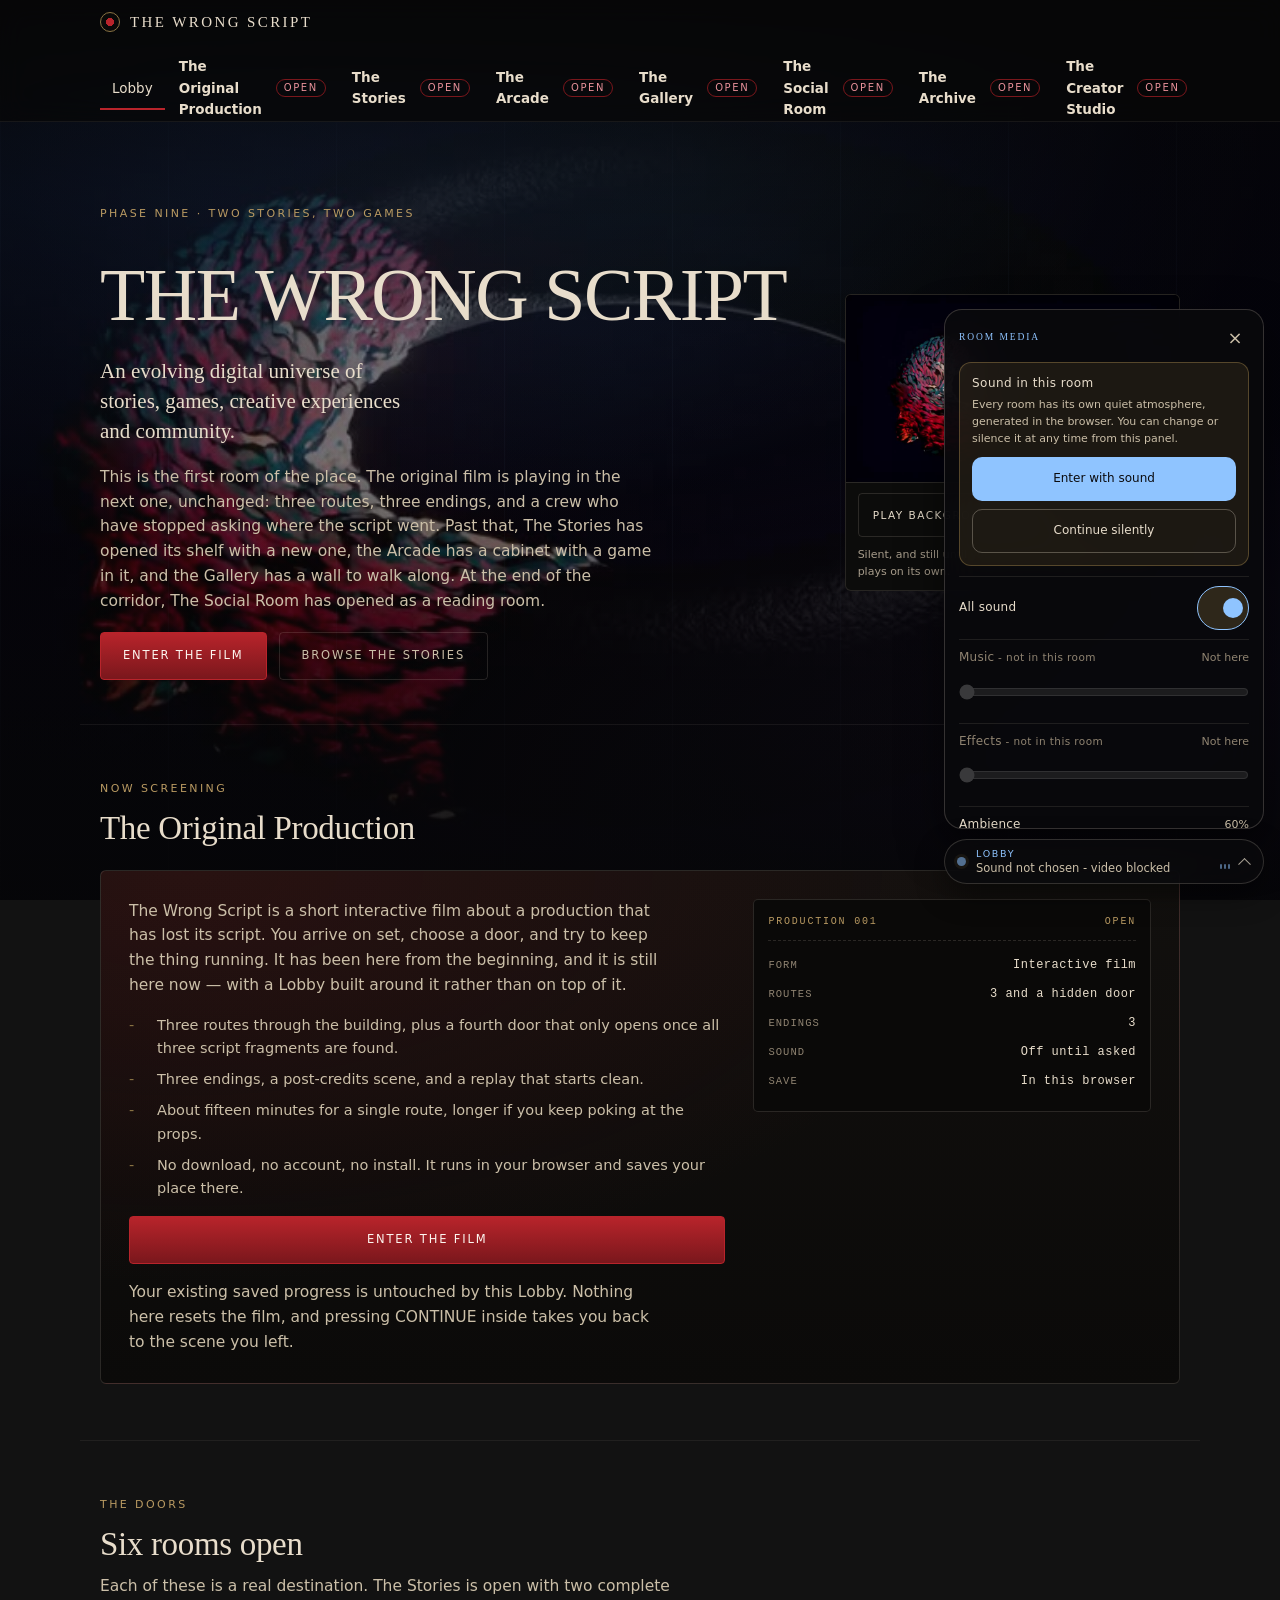
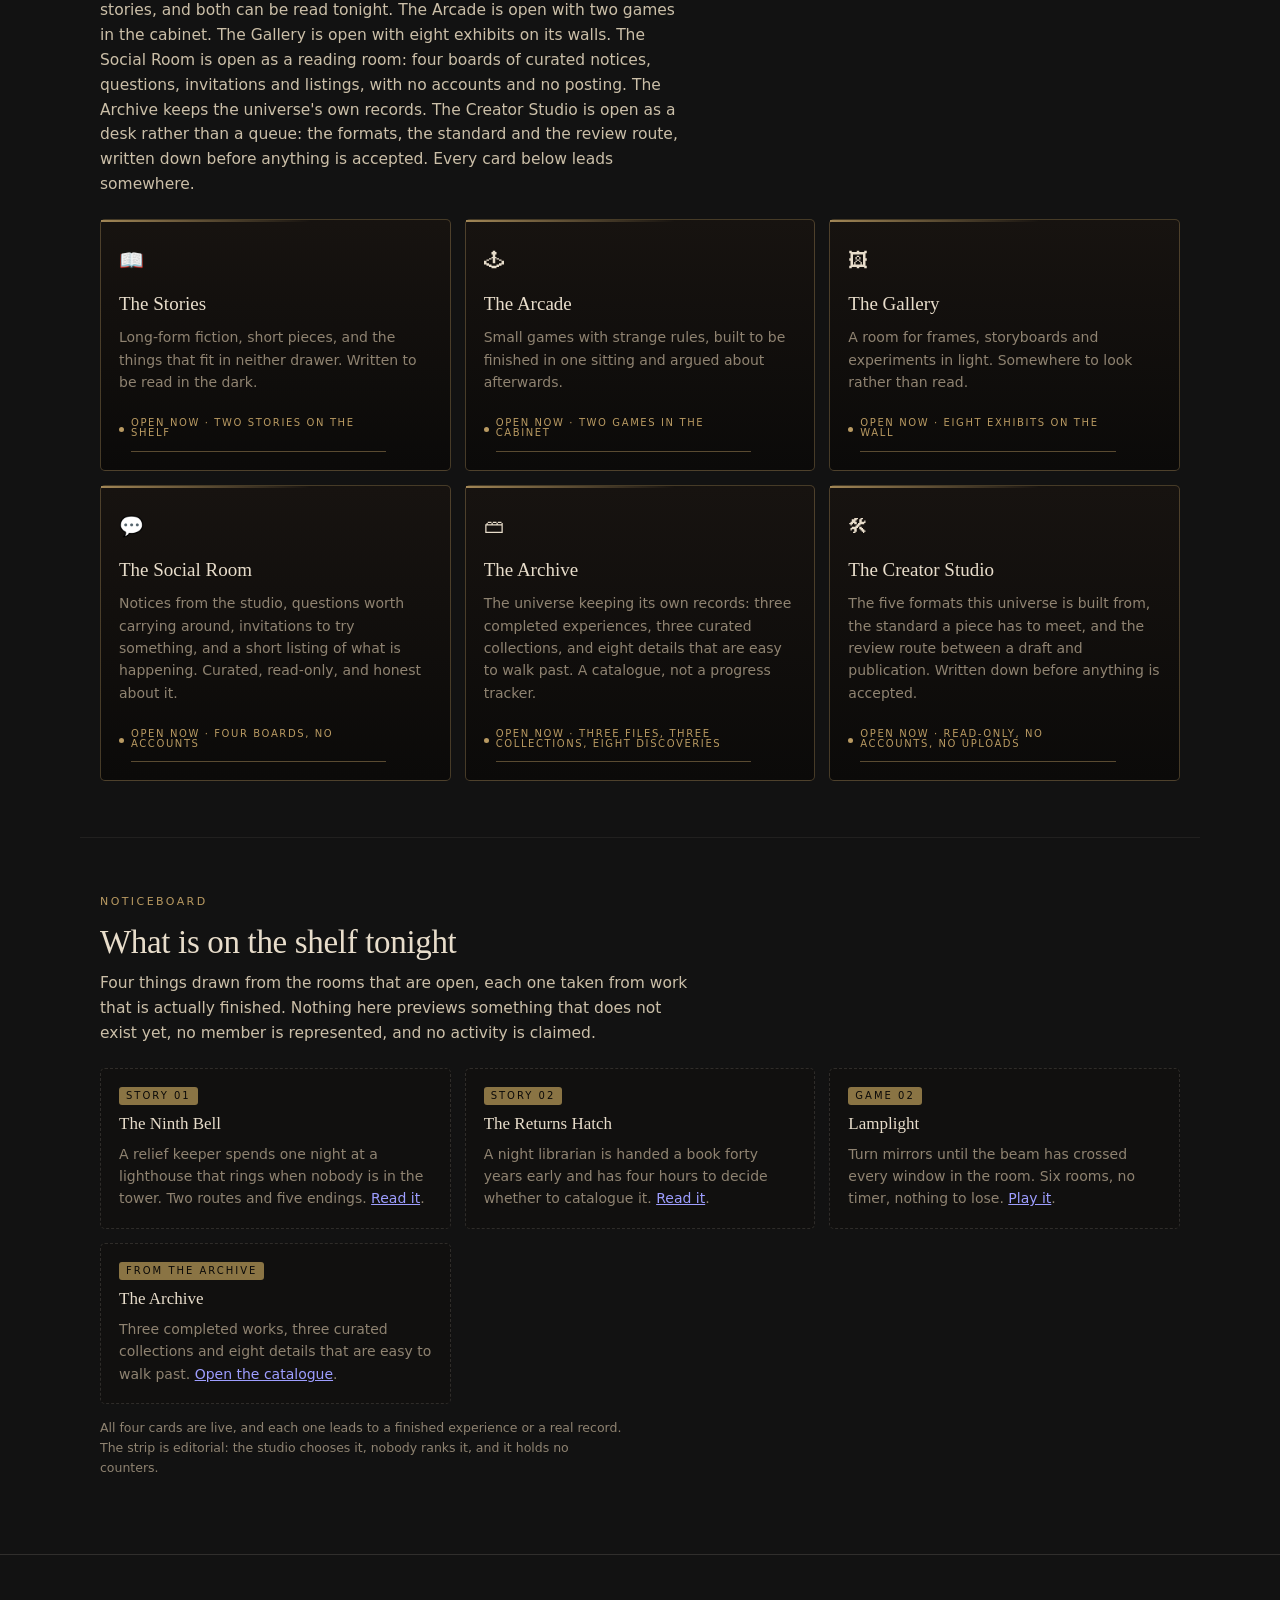
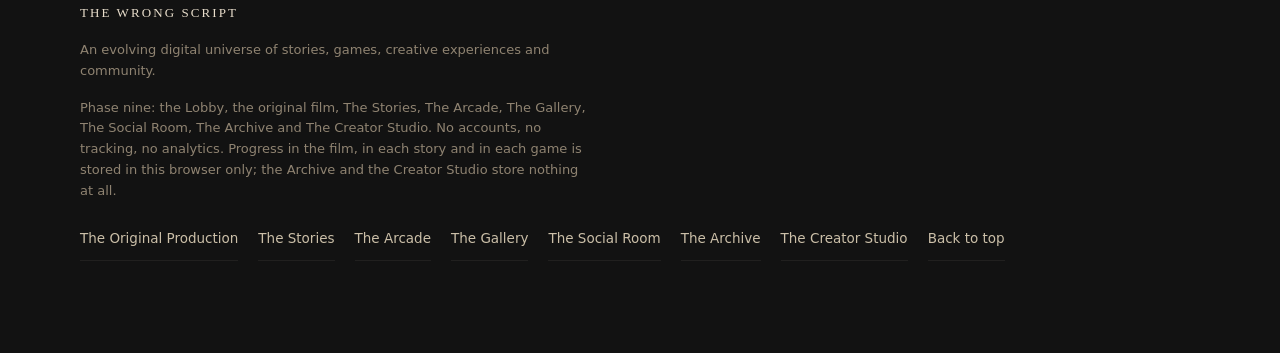
==== commit 911cf06f: "AppJet agent update" ====
--- a/index.html
+++ b/index.html
@@ -208,6 +208,7 @@
   </div>
 </footer>
 
+<script src="assets/js/audio-engine.js" defer></script>
 <script src="assets/js/media-player.js" defer></script>
 <script src="assets/js/lobby.js" defer></script>
 <script src="assets/js/ambience.js" defer></script>
--- a/assets/css/ambience.css
+++ b/assets/css/ambience.css
@@ -98,6 +98,14 @@
   --amb-a:rgba(48,84,132,.40);
   --amb-b:rgba(22,30,48,.44);
   --amb-accent:#9dbfe4;
+}
+
+/* The room's own canvas steps aside so the wash can be seen at all. Cards,
+   panels, bars and buttons keep their own opaque backgrounds, so the text
+   that sits on them is unaffected. Text that sits directly on the page
+   falls on the scrim, which is what keeps it readable. */
+body[data-room]{
+  background-color:transparent;
 }
 
 /* ---------- the wash ---------- */
@@ -494,3 +502,262 @@
     height:9px;
   }
 }
+
+/* =====================================================================
+   REFINEMENT PASS - distinct room environments
+   ---------------------------------------------------------------------
+   Only three clips exist, so a room is not defined by its footage alone.
+   Each room now gets its own grading (filter), its own composition
+   (object-position, so a different part of the frame leads) and its own
+   quiet identity texture drawn over the wash. The result is eleven
+   recognisably different environments built honestly from three clips.
+   ===================================================================== */
+
+.ambience__video{
+  filter:var(--amb-filter,none);
+  object-position:var(--amb-pos,50% 42%);
+}
+
+.ambience__frame{
+  background-position:var(--amb-pos,50% 42%);
+}
+
+/* The identity layer sits above the footage and below the scrim, so a
+   texture can never reduce the contrast of text that reads on the scrim. */
+.ambience__ident{
+  position:absolute;
+  inset:0;
+  opacity:var(--amb-ident-opacity,.55);
+  background:var(--amb-ident,none);
+  mix-blend-mode:screen;
+}
+
+body[data-room="lobby"]{
+  --amb-pos:50% 44%;
+  --amb-filter:saturate(1.18) brightness(1.04) hue-rotate(-6deg);
+  --amb-ident-opacity:.6;
+  --amb-ident:
+    repeating-linear-gradient(90deg, rgba(143,196,255,.10) 0 1px, transparent 1px 168px),
+    radial-gradient(70% 60% at 50% 18%, rgba(143,196,255,.16) 0%, transparent 70%);
+}
+
+body[data-room="stories"]{
+  --amb-pos:42% 50%;
+  --amb-filter:saturate(.86) brightness(.92) hue-rotate(14deg);
+  --amb-ident-opacity:.5;
+  --amb-ident:
+    radial-gradient(90% 70% at 30% 30%, rgba(158,207,199,.10) 0%, transparent 68%),
+    radial-gradient(70% 60% at 78% 82%, rgba(200,168,110,.08) 0%, transparent 70%);
+}
+
+body[data-room="ninth-bell"]{
+  --amb-pos:58% 34%;
+  --amb-filter:saturate(.68) brightness(.78) contrast(1.08) hue-rotate(-12deg);
+  --amb-ident-opacity:.62;
+  --amb-ident:
+    repeating-linear-gradient(104deg, rgba(190,225,232,.055) 0 1px, transparent 1px 46px),
+    radial-gradient(60% 55% at 14% 92%, rgba(224,185,106,.16) 0%, transparent 72%);
+}
+
+body[data-room="returns-hatch"]{
+  --amb-pos:34% 46%;
+  --amb-filter:sepia(.34) saturate(1.12) brightness(.86);
+  --amb-ident-opacity:.55;
+  --amb-ident:
+    repeating-linear-gradient(90deg, rgba(217,164,92,.10) 0 2px, transparent 2px 88px),
+    radial-gradient(80% 60% at 50% 8%, rgba(217,164,92,.12) 0%, transparent 72%);
+}
+
+body[data-room="arcade"]{
+  --amb-pos:50% 50%;
+  --amb-filter:saturate(1.5) brightness(.94) contrast(1.06) hue-rotate(-18deg);
+  --amb-ident-opacity:.5;
+  --amb-ident:
+    repeating-linear-gradient(0deg, rgba(255,255,255,.05) 0 1px, transparent 1px 3px),
+    radial-gradient(70% 50% at 84% 12%, rgba(143,208,122,.16) 0%, transparent 70%);
+}
+
+body[data-room="signal-path"]{
+  --amb-pos:50% 40%;
+  --amb-filter:saturate(.55) brightness(.86) hue-rotate(58deg);
+  --amb-ident-opacity:.6;
+  --amb-ident:
+    repeating-linear-gradient(0deg, rgba(143,208,122,.09) 0 1px, transparent 1px 34px),
+    repeating-linear-gradient(90deg, rgba(143,208,122,.09) 0 1px, transparent 1px 34px);
+}
+
+body[data-room="lamplight"]{
+  --amb-pos:46% 58%;
+  --amb-filter:sepia(.22) saturate(1.06) brightness(.92);
+  --amb-ident-opacity:.55;
+  --amb-ident:
+    radial-gradient(64% 58% at 52% 96%, rgba(224,185,106,.20) 0%, transparent 72%);
+}
+
+body[data-room="gallery"]{
+  --amb-pos:50% 36%;
+  --amb-filter:saturate(.82) brightness(.96);
+  --amb-ident-opacity:.45;
+  --amb-ident:
+    radial-gradient(60% 44% at 50% 4%, rgba(216,195,154,.14) 0%, transparent 74%),
+    repeating-linear-gradient(90deg, rgba(216,195,154,.05) 0 1px, transparent 1px 240px);
+}
+
+body[data-room="social-room"]{
+  --amb-pos:56% 52%;
+  --amb-filter:sepia(.16) saturate(1.04) brightness(.9);
+  --amb-ident-opacity:.5;
+  --amb-ident:
+    radial-gradient(80% 70% at 50% 44%, rgba(201,169,120,.14) 0%, transparent 76%);
+}
+
+body[data-room="archive"]{
+  --amb-pos:40% 44%;
+  --amb-filter:sepia(.46) saturate(.7) brightness(.84);
+  --amb-ident-opacity:.6;
+  --amb-ident:
+    repeating-linear-gradient(74deg, rgba(169,179,196,.07) 0 1px, transparent 1px 18px),
+    radial-gradient(70% 60% at 24% 18%, rgba(169,179,196,.12) 0%, transparent 72%);
+}
+
+body[data-room="creator-studio"]{
+  --amb-pos:50% 48%;
+  --amb-filter:saturate(.92) brightness(.9) hue-rotate(162deg);
+  --amb-ident-opacity:.55;
+  --amb-ident:
+    repeating-linear-gradient(0deg, rgba(157,191,228,.08) 0 1px, transparent 1px 42px),
+    repeating-linear-gradient(90deg, rgba(157,191,228,.08) 0 1px, transparent 1px 42px);
+}
+
+/* The pill is fixed, so the end of every page reserves room for it. This
+   is the correction for the footer overlap noted in the previous handover:
+   the last line of the footer can no longer sit underneath the pill, on
+   short pages or long ones. */
+body[data-room] .site-footer{
+  padding-bottom:calc(92px + env(safe-area-inset-bottom,0px));
+}
+
+body[data-room]{
+  scroll-padding-bottom:calc(96px + env(safe-area-inset-bottom,0px));
+}
+
+@media (max-width:560px){
+  body[data-room] .site-footer{
+    padding-bottom:calc(112px + env(safe-area-inset-bottom,0px));
+  }
+}
+
+/* ---------- new controller parts ---------- */
+
+.mixer__mute{
+  flex:0 0 auto;
+  padding:2px 6px;
+  font-size:9px;
+  letter-spacing:.14em;
+  text-transform:uppercase;
+  color:#0b0b0e;
+  background:var(--amb-accent,#c8a45c);
+  border-radius:4px;
+}
+
+.mixer.is-muted .mixer__pulse{
+  opacity:.3;
+  box-shadow:none;
+}
+
+.mixer.is-audio .mixer__wave i{
+  opacity:.95;
+  animation:mixer-wave 1.1s ease-in-out infinite;
+}
+
+.mixer.is-audio .mixer__wave i:nth-child(2){animation-delay:.16s}
+.mixer.is-audio .mixer__wave i:nth-child(3){animation-delay:.32s}
+
+.mixer__ask{
+  margin:0 0 10px;
+  padding:12px;
+  background:rgba(200,164,92,.1);
+  border:1px solid rgba(200,164,92,.34);
+  border-radius:12px;
+}
+
+.mixer__ask-title{
+  margin:0 0 4px;
+  font-size:12px;
+  letter-spacing:.04em;
+  color:var(--parch,#e8ddcb);
+}
+
+.mixer__ask-text{
+  margin:0 0 10px;
+  font-size:11px;
+  line-height:1.55;
+  color:var(--parch-soft,#cbbfa8);
+}
+
+.mixer__ask-actions{
+  display:grid;
+  gap:8px;
+}
+
+.mixer__action{
+  min-height:44px;
+  padding:0 14px;
+  font:inherit;
+  font-size:12px;
+  color:#0b0b0e;
+  background:var(--amb-accent,#c8a45c);
+  border:1px solid transparent;
+  border-radius:10px;
+  cursor:pointer;
+}
+
+.mixer__action--quiet{
+  color:var(--parch,#e8ddcb);
+  background:transparent;
+  border-color:rgba(232,221,203,.3);
+}
+
+.mixer__action:hover{
+  filter:brightness(1.08);
+}
+
+.mixer__action:focus-visible,
+.mixer__mute:focus-visible{
+  outline:2px solid var(--amb-accent,#c8a45c);
+  outline-offset:3px;
+}
+
+.mixer__recover{
+  margin:10px 0 0;
+  padding:10px 12px;
+  background:rgba(255,255,255,.05);
+  border:1px solid rgba(232,221,203,.22);
+  border-radius:12px;
+}
+
+.mixer__recover-text{
+  margin:0 0 8px;
+  font-size:11px;
+  line-height:1.5;
+  color:var(--parch-soft,#cbbfa8);
+}
+
+.mixer__live{
+  position:absolute;
+  width:1px;
+  height:1px;
+  margin:-1px;
+  padding:0;
+  overflow:hidden;
+  clip-path:inset(50%);
+  white-space:nowrap;
+  border:0;
+}
+
+@media (prefers-reduced-motion:reduce){
+  .mixer.is-audio .mixer__wave i{
+    animation:none!important;
+    height:9px;
+  }
+}
